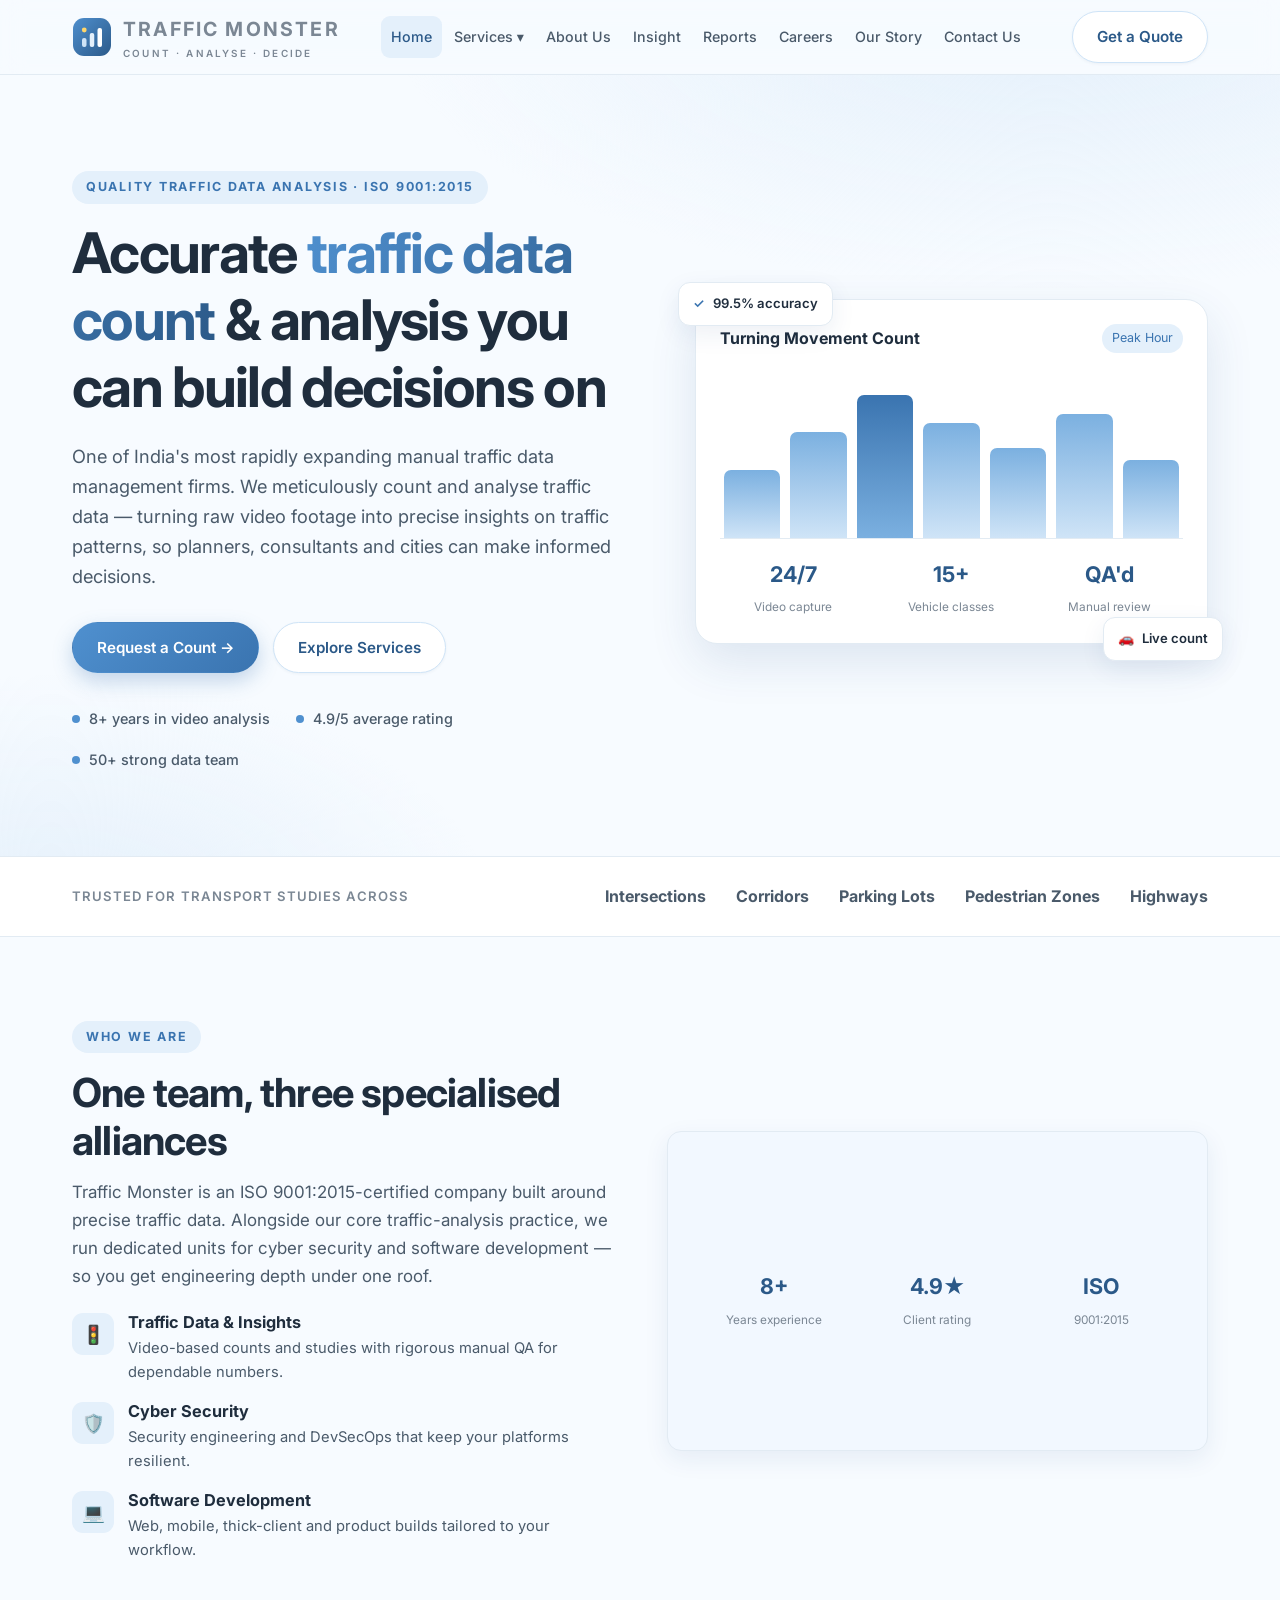
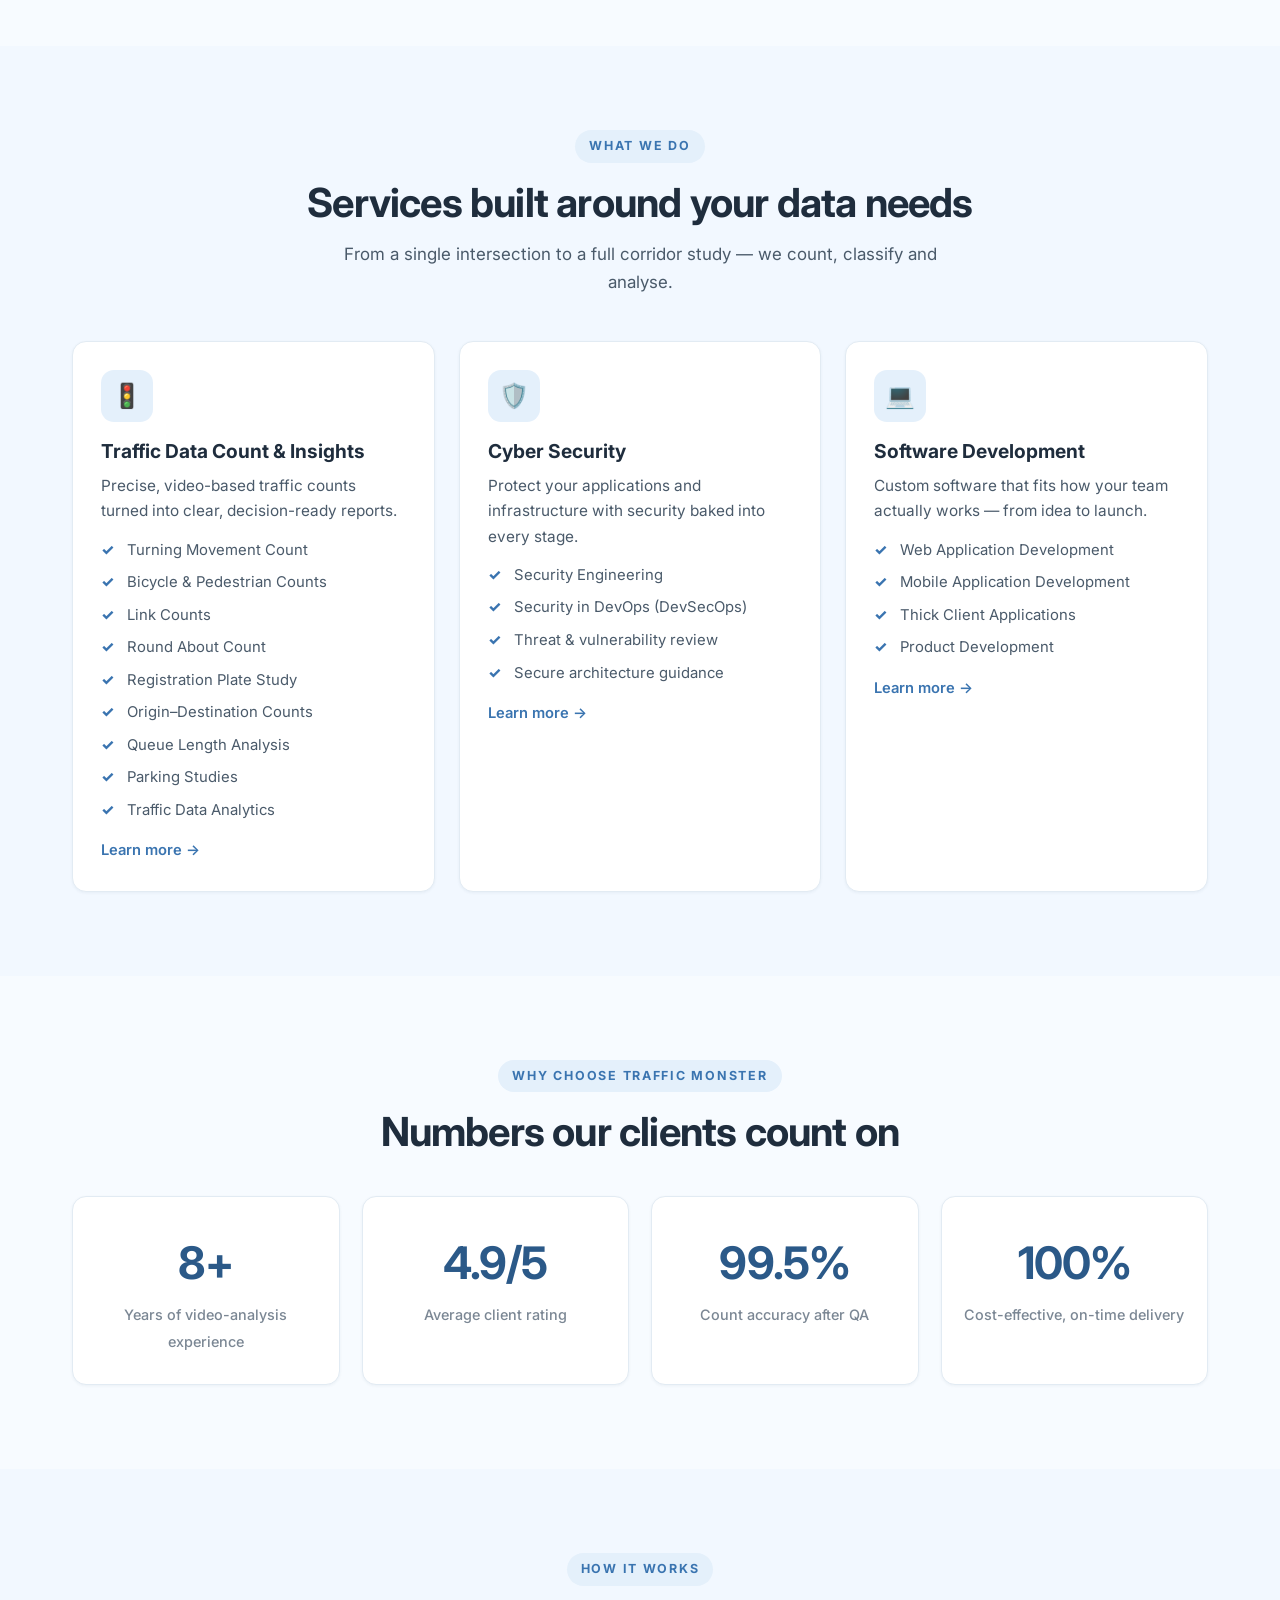
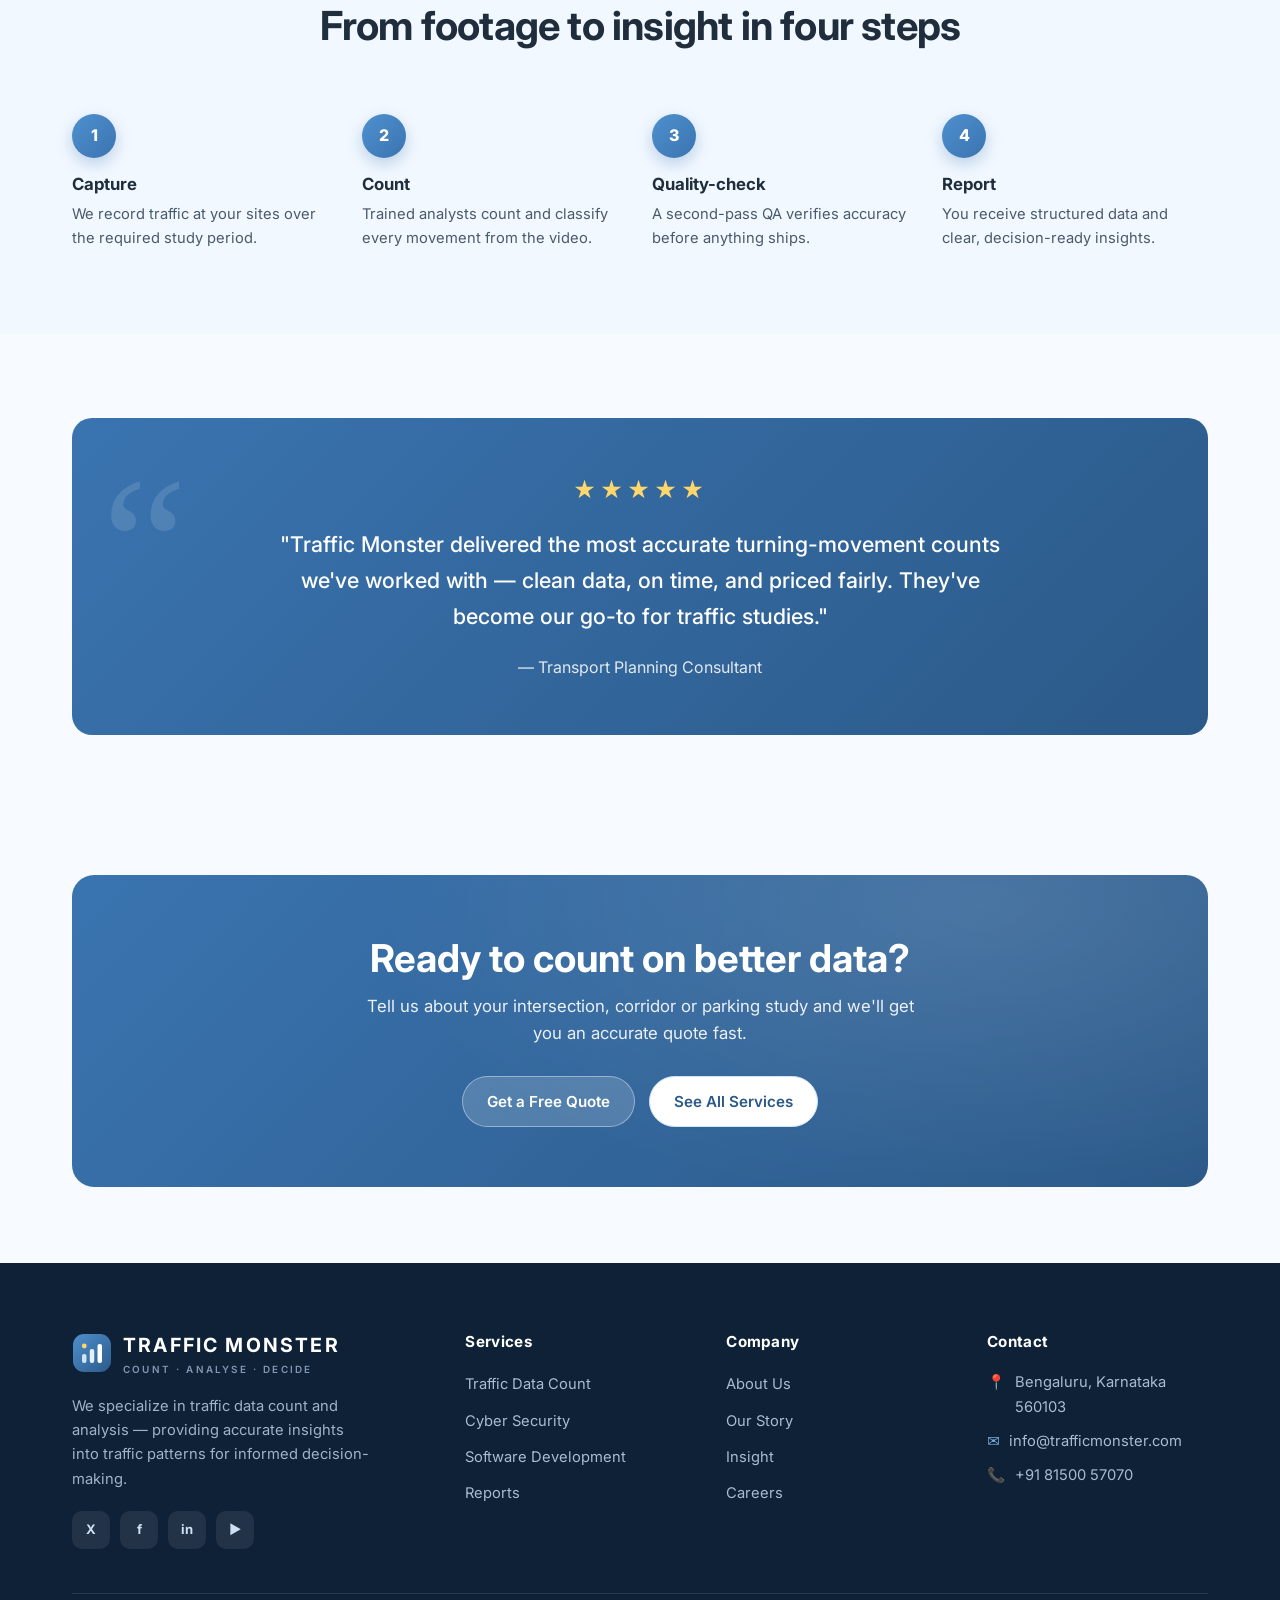
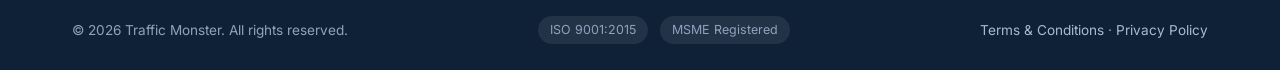
==== index.html @ 854fac42 "Initial commit" ====
<!DOCTYPE html>
<html lang="en">
<head>
<meta charset="UTF-8" />
<meta name="viewport" content="width=device-width, initial-scale=1.0" />
<title>Traffic Monster — Traffic Data Count &amp; Analysis</title>
<meta name="description" content="Traffic Monster specializes in traffic data count and analysis — accurate, video-based traffic insights for informed decision-making. We also deliver cyber security and software development services." />
<link rel="icon" href="assets/logo.svg" type="image/svg+xml" />
<link rel="preconnect" href="https://fonts.googleapis.com" />
<link rel="preconnect" href="https://fonts.gstatic.com" crossorigin />
<link href="https://fonts.googleapis.com/css2?family=Inter:wght@400;500;600;700;800&display=swap" rel="stylesheet" />
<link rel="stylesheet" href="css/style.css" />
</head>
<body>

<!-- ============ HEADER ============ -->
<header class="site-header">
  <div class="container nav">
    <a class="brand" href="index.html">
      <img class="logo" src="assets/logo.svg" alt="Traffic Monster" />
      <span class="brand-text"><b>Traffic Monster</b><span>Count · Analyse · Decide</span></span>
    </a>
    <ul class="nav-links">
      <li><a href="index.html" class="active">Home</a></li>
      <li class="has-drop">
        <a href="services.html">Services ▾</a>
        <div class="drop">
          <a href="services.html#traffic"><span class="di">🚦</span><span><strong>Traffic Data Count</strong><small>Counts, studies &amp; insights</small></span></a>
          <a href="services.html#cyber"><span class="di">🛡️</span><span><strong>Cyber Security</strong><small>Security engineering &amp; DevSecOps</small></span></a>
          <a href="services.html#software"><span class="di">💻</span><span><strong>Software Development</strong><small>Web, mobile &amp; product</small></span></a>
        </div>
      </li>
      <li><a href="about.html">About Us</a></li>
      <li><a href="insight.html">Insight</a></li>
      <li><a href="reports.html">Reports</a></li>
      <li><a href="careers.html">Careers</a></li>
      <li><a href="our-story.html">Our Story</a></li>
      <li><a href="contact.html">Contact Us</a></li>
    </ul>
    <div class="nav-cta">
      <a href="contact.html" class="btn btn-ghost">Get a Quote</a>
      <button class="nav-toggle" aria-label="Toggle menu" aria-expanded="false"><span></span></button>
    </div>
  </div>
</header>

<!-- ============ HERO ============ -->
<section class="hero">
  <div class="container hero-grid">
    <div class="hero-copy">
      <span class="eyebrow">Quality Traffic Data Analysis · ISO 9001:2015</span>
      <h1>Accurate <span class="accent">traffic data count</span> &amp; analysis you can build decisions on</h1>
      <p class="lead">One of India's most rapidly expanding manual traffic data management firms. We meticulously count and analyse traffic data — turning raw video footage into precise insights on traffic patterns, so planners, consultants and cities can make informed decisions.</p>
      <div class="hero-actions">
        <a href="contact.html" class="btn btn-primary">Request a Count →</a>
        <a href="services.html" class="btn btn-ghost">Explore Services</a>
      </div>
      <div class="hero-badges">
        <div><span class="dot"></span> 8+ years in video analysis</div>
        <div><span class="dot"></span> 4.9/5 average rating</div>
        <div><span class="dot"></span> 50+ strong data team</div>
      </div>
    </div>

    <div class="hero-visual">
      <div class="float-tag t1"><span class="ic">✓</span> 99.5% accuracy</div>
      <div class="float-tag t2"><span class="ic">🚗</span> Live count</div>
      <div class="hv-head"><span>Turning Movement Count</span><em>Peak Hour</em></div>
      <div class="bars">
        <div class="bar" style="height:44%"></div>
        <div class="bar" style="height:68%"></div>
        <div class="bar hot" style="height:92%"></div>
        <div class="bar" style="height:74%"></div>
        <div class="bar" style="height:58%"></div>
        <div class="bar" style="height:80%"></div>
        <div class="bar" style="height:50%"></div>
      </div>
      <div class="hv-stats">
        <div><b>24/7</b><small>Video capture</small></div>
        <div><b>15+</b><small>Vehicle classes</small></div>
        <div><b>QA'd</b><small>Manual review</small></div>
      </div>
    </div>
  </div>
</section>

<!-- ============ TRUST STRIP ============ -->
<div class="trust">
  <div class="container">
    <p>Trusted for transport studies across</p>
    <div class="items">
      <span>Intersections</span>
      <span>Corridors</span>
      <span>Parking Lots</span>
      <span>Pedestrian Zones</span>
      <span>Highways</span>
    </div>
  </div>
</div>

<!-- ============ WHO WE ARE ============ -->
<section class="section">
  <div class="container split">
    <div class="reveal">
      <span class="eyebrow">Who We Are</span>
      <h2 class="section-title">One team, three specialised alliances</h2>
      <p class="section-lead">Traffic Monster is an ISO 9001:2015-certified company built around precise traffic data. Alongside our core traffic-analysis practice, we run dedicated units for cyber security and software development — so you get engineering depth under one roof.</p>
      <ul class="feature-list">
        <li>
          <span class="fi">🚦</span>
          <div><h4>Traffic Data &amp; Insights</h4><p>Video-based counts and studies with rigorous manual QA for dependable numbers.</p></div>
        </li>
        <li>
          <span class="fi">🛡️</span>
          <div><h4>Cyber Security</h4><p>Security engineering and DevSecOps that keep your platforms resilient.</p></div>
        </li>
        <li>
          <span class="fi">💻</span>
          <div><h4>Software Development</h4><p>Web, mobile, thick-client and product builds tailored to your workflow.</p></div>
        </li>
      </ul>
    </div>
    <div class="media reveal">
      <div class="hv-stats" style="width:100%">
        <div><b>8+</b><small>Years experience</small></div>
        <div><b>4.9★</b><small>Client rating</small></div>
        <div><b>ISO</b><small>9001:2015</small></div>
      </div>
    </div>
  </div>
</section>

<!-- ============ SERVICES ============ -->
<section class="section section--alt">
  <div class="container">
    <div class="center reveal">
      <span class="eyebrow">What We Do</span>
      <h2 class="section-title">Services built around your data needs</h2>
      <p class="section-lead">From a single intersection to a full corridor study — we count, classify and analyse.</p>
    </div>
    <div class="grid grid-3" style="margin-top:44px">
      <article class="card reveal">
        <div class="icon">🚦</div>
        <h3>Traffic Data Count &amp; Insights</h3>
        <p>Precise, video-based traffic counts turned into clear, decision-ready reports.</p>
        <ul class="ticks">
          <li>Turning Movement Count</li>
          <li>Bicycle &amp; Pedestrian Counts</li>
          <li>Link Counts</li>
          <li>Round About Count</li>
          <li>Registration Plate Study</li>
          <li>Origin–Destination Counts</li>
          <li>Queue Length Analysis</li>
          <li>Parking Studies</li>
          <li>Traffic Data Analytics</li>
        </ul>
        <a class="more" href="services.html#traffic">Learn more →</a>
      </article>
      <article class="card reveal">
        <div class="icon">🛡️</div>
        <h3>Cyber Security</h3>
        <p>Protect your applications and infrastructure with security baked into every stage.</p>
        <ul class="ticks">
          <li>Security Engineering</li>
          <li>Security in DevOps (DevSecOps)</li>
          <li>Threat &amp; vulnerability review</li>
          <li>Secure architecture guidance</li>
        </ul>
        <a class="more" href="services.html#cyber">Learn more →</a>
      </article>
      <article class="card reveal">
        <div class="icon">💻</div>
        <h3>Software Development</h3>
        <p>Custom software that fits how your team actually works — from idea to launch.</p>
        <ul class="ticks">
          <li>Web Application Development</li>
          <li>Mobile Application Development</li>
          <li>Thick Client Applications</li>
          <li>Product Development</li>
        </ul>
        <a class="more" href="services.html#software">Learn more →</a>
      </article>
    </div>
  </div>
</section>

<!-- ============ STATS ============ -->
<section class="section">
  <div class="container">
    <div class="center reveal">
      <span class="eyebrow">Why Choose Traffic Monster</span>
      <h2 class="section-title">Numbers our clients count on</h2>
    </div>
    <div class="stats" style="margin-top:40px">
      <div class="stat reveal"><b>8+</b><span>Years of video-analysis experience</span></div>
      <div class="stat reveal"><b>4.9/5</b><span>Average client rating</span></div>
      <div class="stat reveal"><b>99.5%</b><span>Count accuracy after QA</span></div>
      <div class="stat reveal"><b>100%</b><span>Cost-effective, on-time delivery</span></div>
    </div>
  </div>
</section>

<!-- ============ PROCESS ============ -->
<section class="section section--alt">
  <div class="container">
    <div class="center reveal">
      <span class="eyebrow">How It Works</span>
      <h2 class="section-title">From footage to insight in four steps</h2>
    </div>
    <div class="steps" style="margin-top:44px">
      <div class="step reveal"><div class="num">1</div><h4>Capture</h4><p>We record traffic at your sites over the required study period.</p></div>
      <div class="step reveal"><div class="num">2</div><h4>Count</h4><p>Trained analysts count and classify every movement from the video.</p></div>
      <div class="step reveal"><div class="num">3</div><h4>Quality-check</h4><p>A second-pass QA verifies accuracy before anything ships.</p></div>
      <div class="step reveal"><div class="num">4</div><h4>Report</h4><p>You receive structured data and clear, decision-ready insights.</p></div>
    </div>
  </div>
</section>

<!-- ============ TESTIMONIAL ============ -->
<section class="section">
  <div class="container reveal">
    <div class="quote">
      <div class="stars">★★★★★</div>
      <p>"Traffic Monster delivered the most accurate turning-movement counts we've worked with — clean data, on time, and priced fairly. They've become our go-to for traffic studies."</p>
      <cite>— Transport Planning Consultant</cite>
    </div>
  </div>
</section>

<!-- ============ CTA ============ -->
<section class="section section--tight">
  <div class="container reveal">
    <div class="cta">
      <h2>Ready to count on better data?</h2>
      <p>Tell us about your intersection, corridor or parking study and we'll get you an accurate quote fast.</p>
      <div class="hero-actions">
        <a href="contact.html" class="btn btn-light">Get a Free Quote</a>
        <a href="services.html" class="btn btn-ghost">See All Services</a>
      </div>
    </div>
  </div>
</section>

<!-- ============ FOOTER ============ -->
<footer class="site-footer">
  <div class="container">
    <div class="footer-grid">
      <div>
        <a class="brand" href="index.html">
          <img class="logo" src="assets/logo.svg" alt="Traffic Monster" />
          <span class="brand-text"><b>Traffic Monster</b><span>Count · Analyse · Decide</span></span>
        </a>
        <p class="about">We specialize in traffic data count and analysis — providing accurate insights into traffic patterns for informed decision-making.</p>
        <div class="socials">
          <a href="#" aria-label="Twitter">X</a>
          <a href="#" aria-label="Facebook">f</a>
          <a href="#" aria-label="LinkedIn">in</a>
          <a href="#" aria-label="YouTube">▶</a>
        </div>
      </div>
      <div>
        <h5>Services</h5>
        <ul>
          <li><a href="services.html#traffic">Traffic Data Count</a></li>
          <li><a href="services.html#cyber">Cyber Security</a></li>
          <li><a href="services.html#software">Software Development</a></li>
          <li><a href="reports.html">Reports</a></li>
        </ul>
      </div>
      <div>
        <h5>Company</h5>
        <ul>
          <li><a href="about.html">About Us</a></li>
          <li><a href="our-story.html">Our Story</a></li>
          <li><a href="insight.html">Insight</a></li>
          <li><a href="careers.html">Careers</a></li>
        </ul>
      </div>
      <div>
        <h5>Contact</h5>
        <ul class="footer-contact">
          <li><span class="fc">📍</span> Bengaluru, Karnataka 560103</li>
          <li><span class="fc">✉️</span> <a href="mailto:info@trafficmonster.com">info@trafficmonster.com</a></li>
          <li><span class="fc">📞</span> <a href="tel:+918150057070">+91 81500 57070</a></li>
        </ul>
      </div>
    </div>
    <div class="footer-bottom">
      <span>© <span data-year>2026</span> Traffic Monster. All rights reserved.</span>
      <div class="badges"><span>ISO 9001:2015</span><span>MSME Registered</span></div>
      <span><a href="#">Terms &amp; Conditions</a> · <a href="#">Privacy Policy</a></span>
    </div>
  </div>
</footer>

<script src="js/main.js"></script>
</body>
</html>
---- css/style.css ----
/* ==========================================================================
   SWAT Alliance — Replica site
   Subtle light-blue theme
   ========================================================================== */

:root {
  /* Light blue palette */
  --blue-50:  #f2f8ff;
  --blue-100: #e4f0fb;
  --blue-200: #cfe4f7;
  --blue-300: #a9cdee;
  --blue-400: #7bb0e0;
  --blue-500: #4f90cf;
  --blue-600: #3a74b0;
  --blue-700: #2b5988;
  --ink:      #1f2d3d;
  --ink-soft: #4a5a6a;
  --muted:    #7b8794;
  --line:     #e2ebf3;
  --white:    #ffffff;
  --bg:       #f7fbff;

  --radius: 14px;
  --radius-sm: 9px;
  --shadow-sm: 0 1px 3px rgba(30, 60, 110, .06);
  --shadow:    0 8px 24px rgba(30, 70, 130, .08);
  --shadow-lg: 0 18px 48px rgba(30, 70, 130, .12);
  --container: 1180px;
  --ease: cubic-bezier(.22, .61, .36, 1);

  --font: "Inter", "Segoe UI", system-ui, -apple-system, Roboto, Arial, sans-serif;
}

/* Reset -------------------------------------------------------------------- */
*, *::before, *::after { box-sizing: border-box; }
* { margin: 0; padding: 0; }
html { scroll-behavior: smooth; -webkit-text-size-adjust: 100%; }
body {
  font-family: var(--font);
  color: var(--ink);
  background: var(--bg);
  line-height: 1.65;
  font-size: 16px;
  -webkit-font-smoothing: antialiased;
}
img { max-width: 100%; display: block; }
a { color: var(--blue-600); text-decoration: none; transition: color .2s var(--ease); }
a:hover { color: var(--blue-700); }
ul { list-style: none; }
h1, h2, h3, h4 { line-height: 1.2; color: var(--ink); font-weight: 700; }
section { position: relative; }

/* Layout ------------------------------------------------------------------- */
.container {
  width: 100%;
  max-width: var(--container);
  margin-inline: auto;
  padding-inline: 22px;
}
.section { padding: 84px 0; }
.section--tight { padding: 56px 0; }
.section--alt { background: var(--blue-50); }
.center { text-align: center; }

.eyebrow {
  display: inline-block;
  font-size: .78rem;
  font-weight: 700;
  letter-spacing: .14em;
  text-transform: uppercase;
  color: var(--blue-600);
  background: var(--blue-100);
  padding: 6px 14px;
  border-radius: 999px;
  margin-bottom: 16px;
}
.section-title {
  font-size: clamp(1.7rem, 3.4vw, 2.5rem);
  letter-spacing: -.02em;
  margin-bottom: 14px;
}
.section-lead {
  color: var(--ink-soft);
  font-size: 1.06rem;
  max-width: 640px;
}
.center .section-lead { margin-inline: auto; }

/* Buttons ------------------------------------------------------------------ */
.btn {
  display: inline-flex;
  align-items: center;
  gap: 8px;
  font-weight: 600;
  font-size: .95rem;
  padding: 12px 24px;
  border-radius: 999px;
  border: 1px solid transparent;
  cursor: pointer;
  transition: transform .18s var(--ease), box-shadow .2s var(--ease), background .2s var(--ease);
}
.btn:hover { transform: translateY(-2px); }
.btn-primary {
  background: linear-gradient(135deg, var(--blue-500), var(--blue-600));
  color: #fff;
  box-shadow: 0 8px 20px rgba(58, 116, 176, .28);
}
.btn-primary:hover { color: #fff; box-shadow: 0 12px 26px rgba(58, 116, 176, .38); }
.btn-ghost {
  background: var(--white);
  color: var(--blue-700);
  border-color: var(--blue-200);
  box-shadow: var(--shadow-sm);
}
.btn-ghost:hover { color: var(--blue-700); border-color: var(--blue-400); }
.btn-light {
  background: rgba(255, 255, 255, .16);
  color: #fff;
  border-color: rgba(255, 255, 255, .4);
}
.btn-light:hover { color: #fff; background: rgba(255, 255, 255, .28); }

/* Header ------------------------------------------------------------------- */
.site-header {
  position: sticky;
  top: 0;
  z-index: 100;
  background: rgba(247, 251, 255, .82);
  backdrop-filter: saturate(160%) blur(12px);
  border-bottom: 1px solid var(--line);
  transition: box-shadow .25s var(--ease);
}
.site-header.scrolled { box-shadow: var(--shadow-sm); }
.nav {
  display: flex;
  align-items: center;
  justify-content: space-between;
  height: 74px;
  gap: 20px;
}
.brand { display: flex; align-items: center; gap: 11px; font-weight: 800; color: var(--ink); letter-spacing: -.01em; white-space: nowrap; flex: none; }
.brand:hover { color: var(--ink); }
.brand .logo { width: 40px; height: 40px; flex: none; }
.brand b { font-size: 1.22rem; }
.brand span { display: block; font-size: .62rem; letter-spacing: .22em; text-transform: uppercase; color: var(--muted); font-weight: 600; }

.nav-links {
  display: flex;
  align-items: center;
  flex-wrap: nowrap;
  gap: 2px;
}
.nav-links > li { flex: none; }
.nav-links > li > a {
  display: inline-flex;
  align-items: center;
  gap: 4px;
  padding: 9px 10px;
  border-radius: 9px;
  color: var(--ink-soft);
  font-weight: 500;
  font-size: .89rem;
  white-space: nowrap;
}
.nav-links > li > a:hover,
.nav-links > li > a.active { color: var(--blue-700); background: var(--blue-100); }

/* Dropdown */
.has-drop { position: relative; }
.drop {
  position: absolute;
  top: calc(100% + 8px);
  left: 0;
  min-width: 250px;
  background: var(--white);
  border: 1px solid var(--line);
  border-radius: var(--radius-sm);
  box-shadow: var(--shadow);
  padding: 8px;
  opacity: 0;
  visibility: hidden;
  transform: translateY(8px);
  transition: all .2s var(--ease);
}
.has-drop:hover .drop,
.has-drop:focus-within .drop { opacity: 1; visibility: visible; transform: translateY(0); }
.drop a {
  display: flex;
  gap: 11px;
  align-items: flex-start;
  padding: 10px 12px;
  border-radius: 8px;
  color: var(--ink);
}
.drop a:hover { background: var(--blue-50); }
.drop a strong { font-size: .92rem; display: block; }
.drop a small { color: var(--muted); font-size: .78rem; }
.drop .di { font-size: 1.1rem; line-height: 1.4; }

.nav-cta { display: flex; align-items: center; gap: 10px; flex: none; white-space: nowrap; }
.nav-toggle {
  display: none;
  width: 44px; height: 44px;
  border: 1px solid var(--line);
  background: var(--white);
  border-radius: 10px;
  cursor: pointer;
  align-items: center; justify-content: center;
}
.nav-toggle span, .nav-toggle span::before, .nav-toggle span::after {
  content: ""; display: block; width: 20px; height: 2px; background: var(--ink);
  position: relative; transition: .25s var(--ease);
}
.nav-toggle span::before { position: absolute; top: -6px; }
.nav-toggle span::after { position: absolute; top: 6px; }
body.nav-open .nav-toggle span { background: transparent; }
body.nav-open .nav-toggle span::before { top: 0; transform: rotate(45deg); }
body.nav-open .nav-toggle span::after { top: 0; transform: rotate(-45deg); }

/* Hero --------------------------------------------------------------------- */
.hero {
  position: relative;
  overflow: hidden;
  background:
    radial-gradient(1100px 460px at 82% -8%, var(--blue-100), transparent 60%),
    radial-gradient(760px 420px at 4% 108%, var(--blue-100), transparent 58%),
    var(--bg);
  padding: 96px 0 84px;
}
.hero-grid {
  display: grid;
  grid-template-columns: 1.05fr .95fr;
  gap: 56px;
  align-items: center;
}
.hero h1 {
  font-size: clamp(2.2rem, 5vw, 3.5rem);
  letter-spacing: -.03em;
  margin-bottom: 20px;
}
.hero h1 .accent {
  background: linear-gradient(120deg, var(--blue-500), var(--blue-700));
  -webkit-background-clip: text; background-clip: text; color: transparent;
}
.hero p.lead { font-size: 1.14rem; color: var(--ink-soft); max-width: 540px; margin-bottom: 30px; }
.hero-actions { display: flex; flex-wrap: wrap; gap: 14px; margin-bottom: 34px; }
.hero-badges { display: flex; flex-wrap: wrap; gap: 18px 26px; }
.hero-badges div { display: flex; align-items: center; gap: 9px; font-size: .9rem; color: var(--ink-soft); font-weight: 500; }
.hero-badges .dot { width: 8px; height: 8px; border-radius: 50%; background: var(--blue-500); }

/* Hero visual card */
.hero-visual {
  position: relative;
  background: var(--white);
  border: 1px solid var(--line);
  border-radius: 22px;
  box-shadow: var(--shadow-lg);
  padding: 24px;
}
.hero-visual .hv-head { display: flex; align-items: center; justify-content: space-between; margin-bottom: 18px; }
.hero-visual .hv-head span { font-weight: 700; }
.hero-visual .hv-head em { font-style: normal; font-size: .78rem; color: var(--blue-600); background: var(--blue-100); padding: 4px 10px; border-radius: 999px; }
.bars { display: flex; align-items: flex-end; gap: 10px; height: 168px; padding: 12px 4px 0; border-bottom: 1px solid var(--line); }
.bars .bar { flex: 1; border-radius: 7px 7px 0 0; background: linear-gradient(180deg, var(--blue-400), var(--blue-200)); animation: grow 1.1s var(--ease) both; }
.bars .bar.hot { background: linear-gradient(180deg, var(--blue-600), var(--blue-400)); }
@keyframes grow { from { height: 0 !important; opacity: .3; } }
.hv-stats { display: grid; grid-template-columns: repeat(3, 1fr); gap: 12px; margin-top: 18px; }
.hv-stats div { text-align: center; }
.hv-stats b { display: block; font-size: 1.35rem; color: var(--blue-700); }
.hv-stats small { color: var(--muted); font-size: .74rem; }
.float-tag {
  position: absolute;
  background: var(--white);
  border: 1px solid var(--line);
  box-shadow: var(--shadow);
  border-radius: 12px;
  padding: 10px 14px;
  font-size: .82rem;
  font-weight: 600;
  display: flex; align-items: center; gap: 8px;
}
.float-tag.t1 { top: -18px; left: -18px; }
.float-tag.t2 { bottom: -18px; right: -16px; }
.float-tag .ic { color: var(--blue-600); }

/* Trust strip -------------------------------------------------------------- */
.trust { border-block: 1px solid var(--line); background: var(--white); }
.trust .container { display: flex; flex-wrap: wrap; align-items: center; justify-content: space-between; gap: 20px; padding-block: 26px; }
.trust p { color: var(--muted); font-weight: 600; font-size: .82rem; letter-spacing: .08em; text-transform: uppercase; }
.trust .items { display: flex; flex-wrap: wrap; gap: 14px 30px; }
.trust .items span { font-weight: 700; color: var(--ink-soft); }

/* Cards / grids ------------------------------------------------------------ */
.grid { display: grid; gap: 24px; }
.grid-2 { grid-template-columns: repeat(2, 1fr); }
.grid-3 { grid-template-columns: repeat(3, 1fr); }
.grid-4 { grid-template-columns: repeat(4, 1fr); }

.card {
  background: var(--white);
  border: 1px solid var(--line);
  border-radius: var(--radius);
  padding: 28px;
  box-shadow: var(--shadow-sm);
  transition: transform .22s var(--ease), box-shadow .22s var(--ease), border-color .22s var(--ease);
}
.card:hover { transform: translateY(-5px); box-shadow: var(--shadow); border-color: var(--blue-200); }
.card .icon {
  width: 52px; height: 52px;
  display: grid; place-items: center;
  border-radius: 13px;
  background: var(--blue-100);
  color: var(--blue-600);
  font-size: 1.5rem;
  margin-bottom: 18px;
}
.card h3 { font-size: 1.2rem; margin-bottom: 10px; }
.card p { color: var(--ink-soft); font-size: .96rem; }
.card ul.ticks { margin-top: 14px; display: grid; gap: 8px; }
.card ul.ticks li { position: relative; padding-left: 26px; color: var(--ink-soft); font-size: .93rem; }
.card ul.ticks li::before {
  content: "✓"; position: absolute; left: 0; top: 0;
  color: var(--blue-600); font-weight: 800;
}
.card .more { display: inline-flex; align-items: center; gap: 6px; margin-top: 16px; font-weight: 600; font-size: .92rem; }

/* Stats -------------------------------------------------------------------- */
.stats { display: grid; grid-template-columns: repeat(4, 1fr); gap: 22px; }
.stat {
  background: var(--white); border: 1px solid var(--line); border-radius: var(--radius);
  padding: 30px 22px; text-align: center; box-shadow: var(--shadow-sm);
}
.stat b { display: block; font-size: clamp(2rem, 4vw, 2.8rem); color: var(--blue-700); letter-spacing: -.02em; }
.stat span { color: var(--muted); font-size: .9rem; font-weight: 500; }

/* Split feature ------------------------------------------------------------ */
.split { display: grid; grid-template-columns: 1fr 1fr; gap: 54px; align-items: center; }
.split .media {
  border-radius: var(--radius); overflow: hidden; border: 1px solid var(--line);
  box-shadow: var(--shadow); background: var(--blue-50); min-height: 320px;
  display: grid; place-items: center; padding: 30px;
}
.feature-list { display: grid; gap: 18px; margin-top: 22px; }
.feature-list li { display: flex; gap: 14px; }
.feature-list .fi {
  flex: none; width: 42px; height: 42px; border-radius: 11px;
  background: var(--blue-100); color: var(--blue-600); display: grid; place-items: center; font-size: 1.15rem;
}
.feature-list h4 { font-size: 1.02rem; margin-bottom: 3px; }
.feature-list p { color: var(--ink-soft); font-size: .92rem; }

/* Steps -------------------------------------------------------------------- */
.steps { display: grid; grid-template-columns: repeat(4, 1fr); gap: 24px; counter-reset: step; }
.step { position: relative; padding-top: 20px; }
.step .num {
  width: 44px; height: 44px; border-radius: 50%;
  background: linear-gradient(135deg, var(--blue-500), var(--blue-600));
  color: #fff; font-weight: 800; display: grid; place-items: center; margin-bottom: 16px;
  box-shadow: 0 6px 16px rgba(58,116,176,.3);
}
.step h4 { font-size: 1.05rem; margin-bottom: 8px; }
.step p { color: var(--ink-soft); font-size: .92rem; }

/* Testimonial / rating ----------------------------------------------------- */
.quote {
  background: linear-gradient(135deg, var(--blue-600), var(--blue-700));
  color: #fff; border-radius: 20px; padding: 54px; text-align: center;
  position: relative; overflow: hidden;
}
.quote::before {
  content: "\201C"; position: absolute; top: -30px; left: 30px;
  font-size: 12rem; opacity: .12; font-family: Georgia, serif;
}
.quote .stars { font-size: 1.4rem; letter-spacing: 4px; margin-bottom: 18px; color: #ffd66b; }
.quote p { font-size: 1.35rem; max-width: 760px; margin-inline: auto; font-weight: 500; }
.quote cite { display: block; margin-top: 20px; font-style: normal; opacity: .85; }

/* CTA band ----------------------------------------------------------------- */
.cta {
  background:
    radial-gradient(600px 300px at 80% 10%, rgba(255,255,255,.12), transparent),
    linear-gradient(135deg, var(--blue-600), var(--blue-700));
  color: #fff; border-radius: 22px; padding: 60px; text-align: center;
}
.cta h2 { color: #fff; font-size: clamp(1.7rem, 3.4vw, 2.4rem); margin-bottom: 12px; }
.cta p { opacity: .9; max-width: 560px; margin: 0 auto 28px; font-size: 1.05rem; }
.cta .hero-actions { justify-content: center; margin-bottom: 0; }

/* Page hero (interior) ----------------------------------------------------- */
.page-hero {
  background:
    radial-gradient(900px 400px at 85% -20%, var(--blue-100), transparent 60%),
    var(--blue-50);
  padding: 66px 0;
  border-bottom: 1px solid var(--line);
}
.page-hero .crumb { font-size: .85rem; color: var(--muted); margin-bottom: 12px; }
.page-hero .crumb a { color: var(--blue-600); }
.page-hero h1 { font-size: clamp(2rem, 4.4vw, 3rem); letter-spacing: -.02em; margin-bottom: 12px; }
.page-hero p { color: var(--ink-soft); font-size: 1.08rem; max-width: 660px; }

/* Contact ------------------------------------------------------------------ */
.contact-grid { display: grid; grid-template-columns: 1fr 1fr; gap: 40px; }
.info-item { display: flex; gap: 14px; margin-bottom: 22px; }
.info-item .ii {
  flex: none; width: 46px; height: 46px; border-radius: 12px;
  background: var(--blue-100); color: var(--blue-600); display: grid; place-items: center; font-size: 1.2rem;
}
.info-item h4 { font-size: 1rem; margin-bottom: 2px; }
.info-item p, .info-item a { color: var(--ink-soft); font-size: .95rem; }

.form { background: var(--white); border: 1px solid var(--line); border-radius: var(--radius); padding: 30px; box-shadow: var(--shadow-sm); }
.field { margin-bottom: 18px; }
.field label { display: block; font-weight: 600; font-size: .88rem; margin-bottom: 7px; }
.field input, .field textarea, .field select {
  width: 100%; padding: 12px 14px; border: 1px solid var(--line); border-radius: 10px;
  font: inherit; color: var(--ink); background: var(--blue-50); transition: border-color .2s, box-shadow .2s;
}
.field input:focus, .field textarea:focus, .field select:focus {
  outline: none; border-color: var(--blue-400); box-shadow: 0 0 0 3px rgba(79,144,207,.18); background: #fff;
}
.field textarea { min-height: 130px; resize: vertical; }
.form-note { font-size: .82rem; color: var(--muted); margin-top: 8px; }
.form-success {
  display: none; margin-top: 16px; padding: 14px 16px; border-radius: 10px;
  background: var(--blue-100); color: var(--blue-700); font-weight: 600; font-size: .92rem;
}
.form-success.show { display: block; }

.map-embed { border: 1px solid var(--line); border-radius: var(--radius); overflow: hidden; box-shadow: var(--shadow-sm); }
.map-embed iframe { display: block; width: 100%; height: 320px; border: 0; }

/* Insight / blog ----------------------------------------------------------- */
.post-card { overflow: hidden; padding: 0; }
.post-card .thumb { height: 180px; background: linear-gradient(135deg, var(--blue-200), var(--blue-400)); display: grid; place-items: center; color: #fff; font-size: 2.4rem; }
.post-card .body { padding: 24px; }
.post-card .tag { font-size: .74rem; text-transform: uppercase; letter-spacing: .1em; color: var(--blue-600); font-weight: 700; }
.post-card h3 { font-size: 1.15rem; margin: 8px 0 10px; }
.post-card .meta { font-size: .82rem; color: var(--muted); margin-top: 14px; }

/* Careers ------------------------------------------------------------------ */
.job {
  background: var(--white); border: 1px solid var(--line); border-radius: var(--radius);
  padding: 26px 28px; box-shadow: var(--shadow-sm); display: flex; flex-wrap: wrap;
  align-items: center; justify-content: space-between; gap: 18px; transition: border-color .2s, box-shadow .2s;
}
.job:hover { border-color: var(--blue-200); box-shadow: var(--shadow); }
.job h3 { font-size: 1.15rem; margin-bottom: 6px; }
.job .chips { display: flex; flex-wrap: wrap; gap: 8px; margin-top: 10px; }
.chip { font-size: .78rem; background: var(--blue-100); color: var(--blue-700); padding: 5px 12px; border-radius: 999px; font-weight: 600; }
.job .open-count { font-size: .85rem; color: var(--muted); }

/* Reports ------------------------------------------------------------------ */
.report-row {
  display: flex; align-items: center; gap: 16px; padding: 18px 22px;
  background: var(--white); border: 1px solid var(--line); border-radius: var(--radius-sm);
  box-shadow: var(--shadow-sm); margin-bottom: 14px; transition: border-color .2s, transform .2s;
}
.report-row:hover { border-color: var(--blue-200); transform: translateX(4px); }
.report-row .ric { width: 44px; height: 44px; border-radius: 10px; background: var(--blue-100); color: var(--blue-600); display: grid; place-items: center; font-size: 1.2rem; flex: none; }
.report-row .rmeta { flex: 1; }
.report-row h4 { font-size: 1rem; }
.report-row small { color: var(--muted); }

/* Timeline (Our Story) ----------------------------------------------------- */
.timeline { position: relative; max-width: 760px; margin-inline: auto; padding-left: 30px; }
.timeline::before { content: ""; position: absolute; left: 7px; top: 6px; bottom: 6px; width: 2px; background: var(--blue-200); }
.tl-item { position: relative; padding-bottom: 34px; }
.tl-item::before { content: ""; position: absolute; left: -30px; top: 4px; width: 16px; height: 16px; border-radius: 50%; background: var(--blue-500); border: 3px solid var(--white); box-shadow: 0 0 0 2px var(--blue-200); }
.tl-item b { color: var(--blue-700); font-size: 1.05rem; }
.tl-item h4 { margin: 4px 0 6px; }
.tl-item p { color: var(--ink-soft); font-size: .95rem; }

/* Footer ------------------------------------------------------------------- */
.site-footer { background: #0f2137; color: #c7d5e5; padding: 66px 0 26px; margin-top: 20px; }
.footer-grid { display: grid; grid-template-columns: 1.6fr 1fr 1fr 1fr; gap: 40px; }
.site-footer .brand b { color: #fff; }
.site-footer .brand span { color: #7f97b3; }
.site-footer p.about { margin: 16px 0 20px; font-size: .92rem; color: #9fb2c9; max-width: 300px; }
.site-footer h5 { color: #fff; font-size: .95rem; margin-bottom: 16px; letter-spacing: .02em; }
.site-footer ul li { margin-bottom: 10px; }
.site-footer ul a { color: #a9bbd0; font-size: .92rem; }
.site-footer ul a:hover { color: #fff; }
.socials { display: flex; gap: 10px; margin-top: 4px; }
.socials a {
  width: 38px; height: 38px; border-radius: 10px; display: grid; place-items: center;
  background: rgba(255,255,255,.08); color: #cfe0f2; font-weight: 700; font-size: .82rem;
}
.socials a:hover { background: var(--blue-500); color: #fff; }
.footer-contact li { display: flex; gap: 10px; align-items: flex-start; font-size: .92rem; color: #a9bbd0; }
.footer-contact .fc { color: var(--blue-400); }
.footer-bottom {
  border-top: 1px solid rgba(255,255,255,.1); margin-top: 44px; padding-top: 22px;
  display: flex; flex-wrap: wrap; align-items: center; justify-content: space-between; gap: 14px;
  font-size: .85rem; color: #8fa3bd;
}
.footer-bottom a { color: #a9bbd0; }
.footer-bottom .badges { display: flex; gap: 12px; }
.footer-bottom .badges span { background: rgba(255,255,255,.08); padding: 4px 12px; border-radius: 999px; font-size: .78rem; }

/* Reveal animation --------------------------------------------------------- */
.reveal { opacity: 0; transform: translateY(24px); transition: opacity .6s var(--ease), transform .6s var(--ease); }
.reveal.in { opacity: 1; transform: none; }

/* Responsive --------------------------------------------------------------- */
@media (max-width: 980px) {
  .hero-grid { grid-template-columns: 1fr; gap: 44px; }
  .grid-4 { grid-template-columns: repeat(2, 1fr); }
  .stats { grid-template-columns: repeat(2, 1fr); }
  .steps { grid-template-columns: repeat(2, 1fr); }
  .split { grid-template-columns: 1fr; gap: 34px; }
  .footer-grid { grid-template-columns: 1fr 1fr; gap: 30px; }
}
@media (max-width: 1120px) {
  .nav-toggle { display: flex; }
  .nav-links {
    position: fixed; inset: 74px 0 auto 0;
    flex-direction: column; align-items: stretch;
    background: var(--white); border-bottom: 1px solid var(--line);
    padding: 12px; gap: 2px; box-shadow: var(--shadow);
    transform: translateY(-140%); transition: transform .3s var(--ease); max-height: calc(100vh - 74px); overflow-y: auto;
  }
  .nav-links > li { flex: none; width: 100%; }
  body.nav-open .nav-links { transform: none; }
  .nav-links > li > a { padding: 13px; font-size: 1rem; white-space: normal; }
  .drop { position: static; opacity: 1; visibility: visible; transform: none; box-shadow: none; border: none; padding: 0 0 0 14px; min-width: 0; }
  .has-drop:hover .drop { transform: none; }
  .nav-cta .btn-ghost { display: none; }
}
@media (max-width: 560px) {
  .section { padding: 60px 0; }
  .grid-2, .grid-3, .grid-4, .stats, .steps, .contact-grid { grid-template-columns: 1fr; }
  .footer-grid { grid-template-columns: 1fr; }
  .quote, .cta { padding: 36px 24px; }
  .float-tag { display: none; }
}
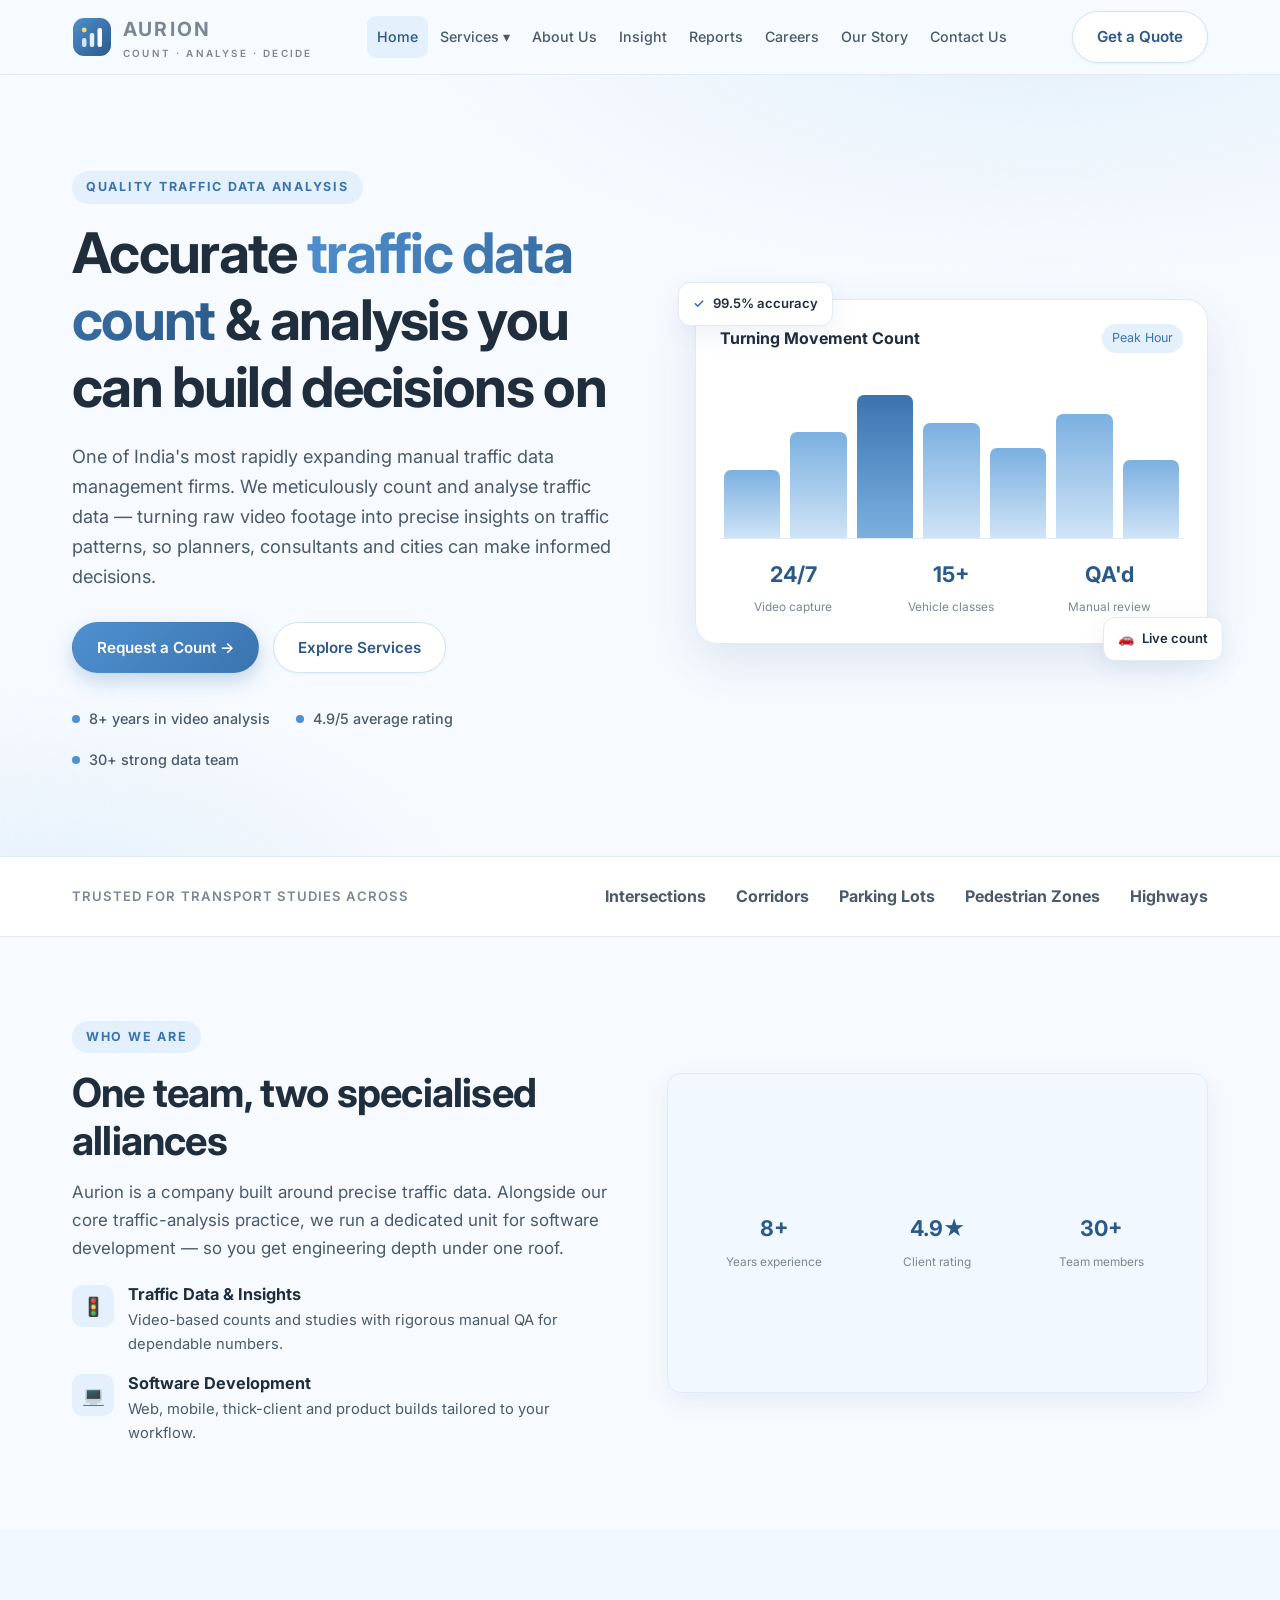
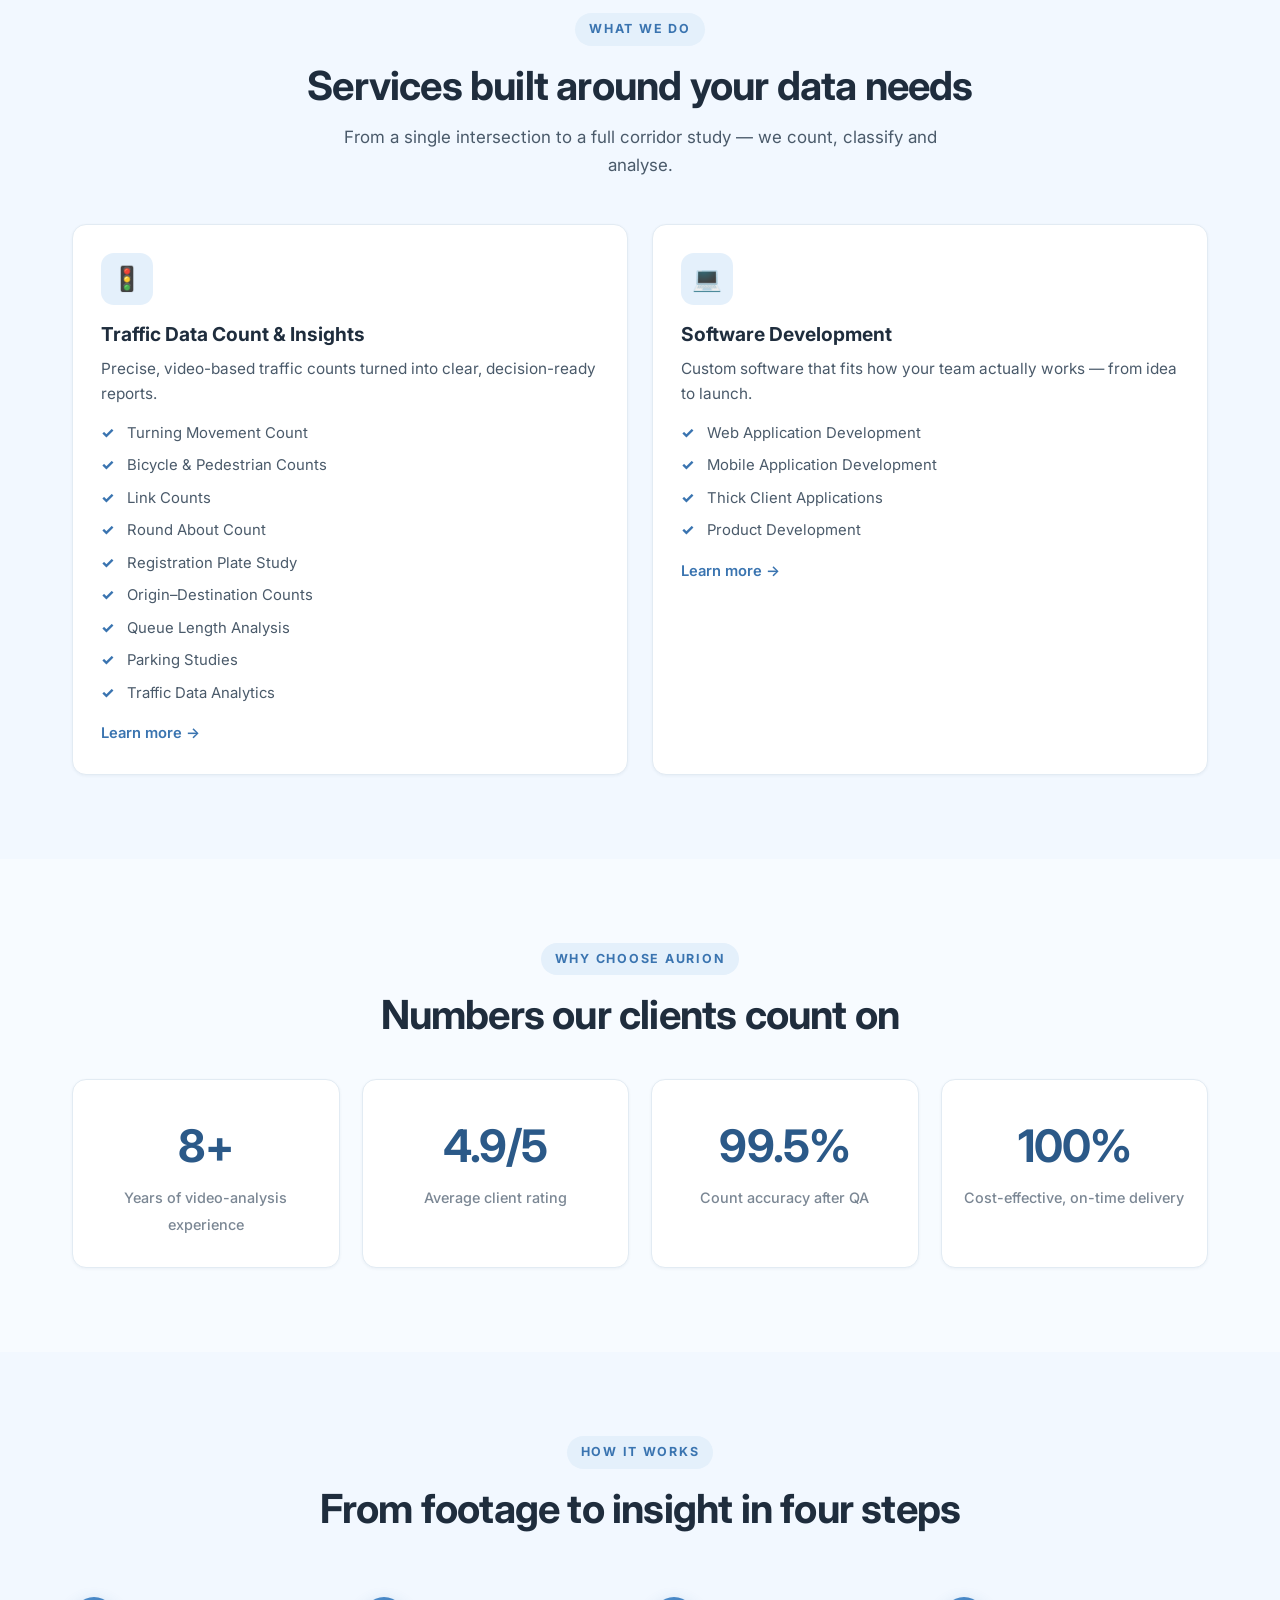
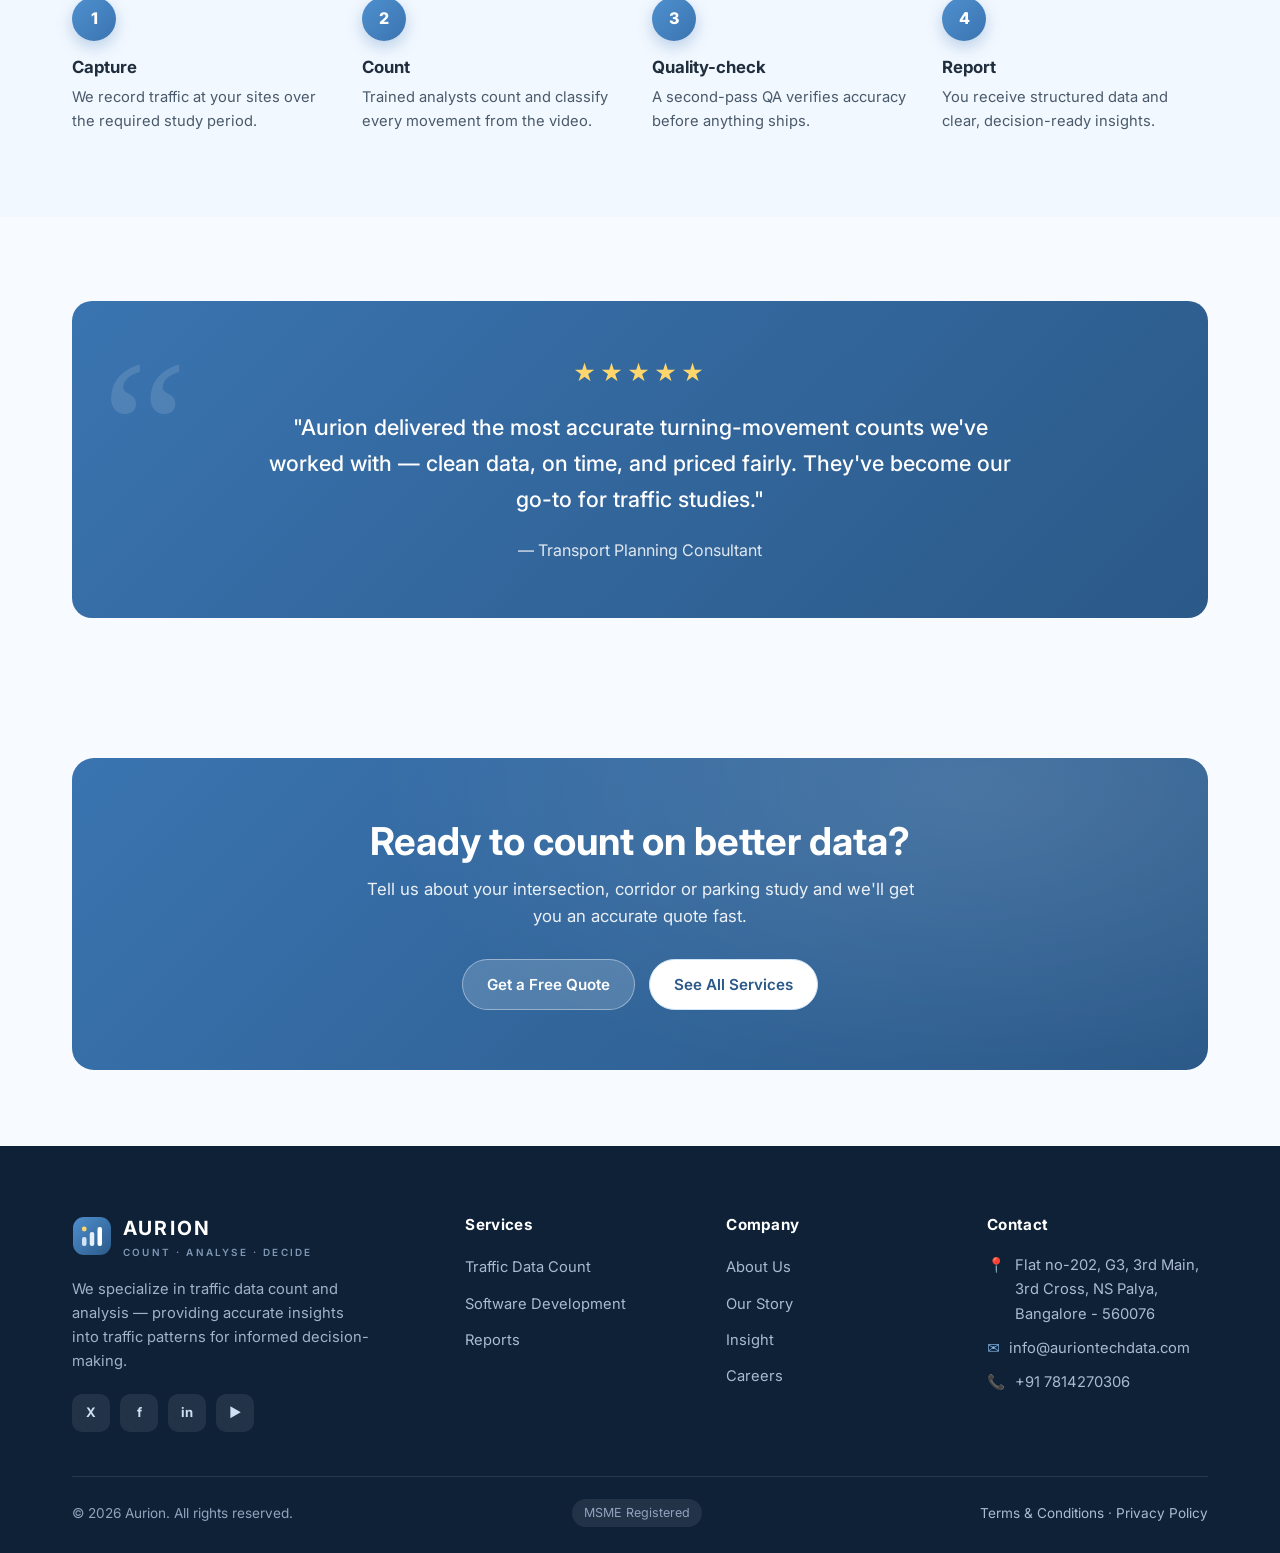
==== commit 1d2e6b1b: "Added contact detaila" ====
--- a/index.html
+++ b/index.html
@@ -3,8 +3,8 @@
 <head>
 <meta charset="UTF-8" />
 <meta name="viewport" content="width=device-width, initial-scale=1.0" />
-<title>Traffic Monster — Traffic Data Count &amp; Analysis</title>
-<meta name="description" content="Traffic Monster specializes in traffic data count and analysis — accurate, video-based traffic insights for informed decision-making. We also deliver cyber security and software development services." />
+<title>Aurion — Traffic Data Count &amp; Analysis</title>
+<meta name="description" content="Aurion specializes in traffic data count and analysis — accurate, video-based traffic insights for informed decision-making. We also deliver software development services." />
 <link rel="icon" href="assets/logo.svg" type="image/svg+xml" />
 <link rel="preconnect" href="https://fonts.googleapis.com" />
 <link rel="preconnect" href="https://fonts.gstatic.com" crossorigin />
@@ -17,8 +17,8 @@
 <header class="site-header">
   <div class="container nav">
     <a class="brand" href="index.html">
-      <img class="logo" src="assets/logo.svg" alt="Traffic Monster" />
-      <span class="brand-text"><b>Traffic Monster</b><span>Count · Analyse · Decide</span></span>
+      <img class="logo" src="assets/logo.svg" alt="Aurion" />
+      <span class="brand-text"><b>Aurion</b><span>Count · Analyse · Decide</span></span>
     </a>
     <ul class="nav-links">
       <li><a href="index.html" class="active">Home</a></li>
@@ -26,7 +26,6 @@
         <a href="services.html">Services ▾</a>
         <div class="drop">
           <a href="services.html#traffic"><span class="di">🚦</span><span><strong>Traffic Data Count</strong><small>Counts, studies &amp; insights</small></span></a>
-          <a href="services.html#cyber"><span class="di">🛡️</span><span><strong>Cyber Security</strong><small>Security engineering &amp; DevSecOps</small></span></a>
           <a href="services.html#software"><span class="di">💻</span><span><strong>Software Development</strong><small>Web, mobile &amp; product</small></span></a>
         </div>
       </li>
@@ -48,7 +47,7 @@
 <section class="hero">
   <div class="container hero-grid">
     <div class="hero-copy">
-      <span class="eyebrow">Quality Traffic Data Analysis · ISO 9001:2015</span>
+      <span class="eyebrow">Quality Traffic Data Analysis</span>
       <h1>Accurate <span class="accent">traffic data count</span> &amp; analysis you can build decisions on</h1>
       <p class="lead">One of India's most rapidly expanding manual traffic data management firms. We meticulously count and analyse traffic data — turning raw video footage into precise insights on traffic patterns, so planners, consultants and cities can make informed decisions.</p>
       <div class="hero-actions">
@@ -58,7 +57,7 @@
       <div class="hero-badges">
         <div><span class="dot"></span> 8+ years in video analysis</div>
         <div><span class="dot"></span> 4.9/5 average rating</div>
-        <div><span class="dot"></span> 50+ strong data team</div>
+        <div><span class="dot"></span> 30+ strong data team</div>
       </div>
     </div>
 
@@ -103,18 +102,14 @@
   <div class="container split">
     <div class="reveal">
       <span class="eyebrow">Who We Are</span>
-      <h2 class="section-title">One team, three specialised alliances</h2>
-      <p class="section-lead">Traffic Monster is an ISO 9001:2015-certified company built around precise traffic data. Alongside our core traffic-analysis practice, we run dedicated units for cyber security and software development — so you get engineering depth under one roof.</p>
+      <h2 class="section-title">One team, two specialised alliances</h2>
+      <p class="section-lead">Aurion is a company built around precise traffic data. Alongside our core traffic-analysis practice, we run a dedicated unit for software development — so you get engineering depth under one roof.</p>
       <ul class="feature-list">
         <li>
           <span class="fi">🚦</span>
           <div><h4>Traffic Data &amp; Insights</h4><p>Video-based counts and studies with rigorous manual QA for dependable numbers.</p></div>
         </li>
         <li>
-          <span class="fi">🛡️</span>
-          <div><h4>Cyber Security</h4><p>Security engineering and DevSecOps that keep your platforms resilient.</p></div>
-        </li>
-        <li>
           <span class="fi">💻</span>
           <div><h4>Software Development</h4><p>Web, mobile, thick-client and product builds tailored to your workflow.</p></div>
         </li>
@@ -124,7 +119,7 @@
       <div class="hv-stats" style="width:100%">
         <div><b>8+</b><small>Years experience</small></div>
         <div><b>4.9★</b><small>Client rating</small></div>
-        <div><b>ISO</b><small>9001:2015</small></div>
+        <div><b>30+</b><small>Team members</small></div>
       </div>
     </div>
   </div>
@@ -138,7 +133,7 @@
       <h2 class="section-title">Services built around your data needs</h2>
       <p class="section-lead">From a single intersection to a full corridor study — we count, classify and analyse.</p>
     </div>
-    <div class="grid grid-3" style="margin-top:44px">
+    <div class="grid grid-2" style="margin-top:44px">
       <article class="card reveal">
         <div class="icon">🚦</div>
         <h3>Traffic Data Count &amp; Insights</h3>
@@ -157,18 +152,6 @@
         <a class="more" href="services.html#traffic">Learn more →</a>
       </article>
       <article class="card reveal">
-        <div class="icon">🛡️</div>
-        <h3>Cyber Security</h3>
-        <p>Protect your applications and infrastructure with security baked into every stage.</p>
-        <ul class="ticks">
-          <li>Security Engineering</li>
-          <li>Security in DevOps (DevSecOps)</li>
-          <li>Threat &amp; vulnerability review</li>
-          <li>Secure architecture guidance</li>
-        </ul>
-        <a class="more" href="services.html#cyber">Learn more →</a>
-      </article>
-      <article class="card reveal">
         <div class="icon">💻</div>
         <h3>Software Development</h3>
         <p>Custom software that fits how your team actually works — from idea to launch.</p>
@@ -188,7 +171,7 @@
 <section class="section">
   <div class="container">
     <div class="center reveal">
-      <span class="eyebrow">Why Choose Traffic Monster</span>
+      <span class="eyebrow">Why Choose Aurion</span>
       <h2 class="section-title">Numbers our clients count on</h2>
     </div>
     <div class="stats" style="margin-top:40px">
@@ -221,7 +204,7 @@
   <div class="container reveal">
     <div class="quote">
       <div class="stars">★★★★★</div>
-      <p>"Traffic Monster delivered the most accurate turning-movement counts we've worked with — clean data, on time, and priced fairly. They've become our go-to for traffic studies."</p>
+      <p>"Aurion delivered the most accurate turning-movement counts we've worked with — clean data, on time, and priced fairly. They've become our go-to for traffic studies."</p>
       <cite>— Transport Planning Consultant</cite>
     </div>
   </div>
@@ -247,8 +230,8 @@
     <div class="footer-grid">
       <div>
         <a class="brand" href="index.html">
-          <img class="logo" src="assets/logo.svg" alt="Traffic Monster" />
-          <span class="brand-text"><b>Traffic Monster</b><span>Count · Analyse · Decide</span></span>
+          <img class="logo" src="assets/logo.svg" alt="Aurion" />
+          <span class="brand-text"><b>Aurion</b><span>Count · Analyse · Decide</span></span>
         </a>
         <p class="about">We specialize in traffic data count and analysis — providing accurate insights into traffic patterns for informed decision-making.</p>
         <div class="socials">
@@ -262,7 +245,6 @@
         <h5>Services</h5>
         <ul>
           <li><a href="services.html#traffic">Traffic Data Count</a></li>
-          <li><a href="services.html#cyber">Cyber Security</a></li>
           <li><a href="services.html#software">Software Development</a></li>
           <li><a href="reports.html">Reports</a></li>
         </ul>
@@ -279,15 +261,15 @@
       <div>
         <h5>Contact</h5>
         <ul class="footer-contact">
-          <li><span class="fc">📍</span> Bengaluru, Karnataka 560103</li>
-          <li><span class="fc">✉️</span> <a href="mailto:info@trafficmonster.com">info@trafficmonster.com</a></li>
-          <li><span class="fc">📞</span> <a href="tel:+918150057070">+91 81500 57070</a></li>
+          <li><span class="fc">📍</span> Flat no-202, G3, 3rd Main, 3rd Cross, NS Palya, Bangalore - 560076</li>
+          <li><span class="fc">✉️</span> <a href="mailto:info@auriontechdata.com">info@auriontechdata.com</a></li>
+          <li><span class="fc">📞</span> <a href="tel:+917814270306">+91 7814270306</a></li>
         </ul>
       </div>
     </div>
     <div class="footer-bottom">
-      <span>© <span data-year>2026</span> Traffic Monster. All rights reserved.</span>
-      <div class="badges"><span>ISO 9001:2015</span><span>MSME Registered</span></div>
+      <span>© <span data-year>2026</span> Aurion. All rights reserved.</span>
+      <div class="badges"><span>MSME Registered</span></div>
       <span><a href="#">Terms &amp; Conditions</a> · <a href="#">Privacy Policy</a></span>
     </div>
   </div>
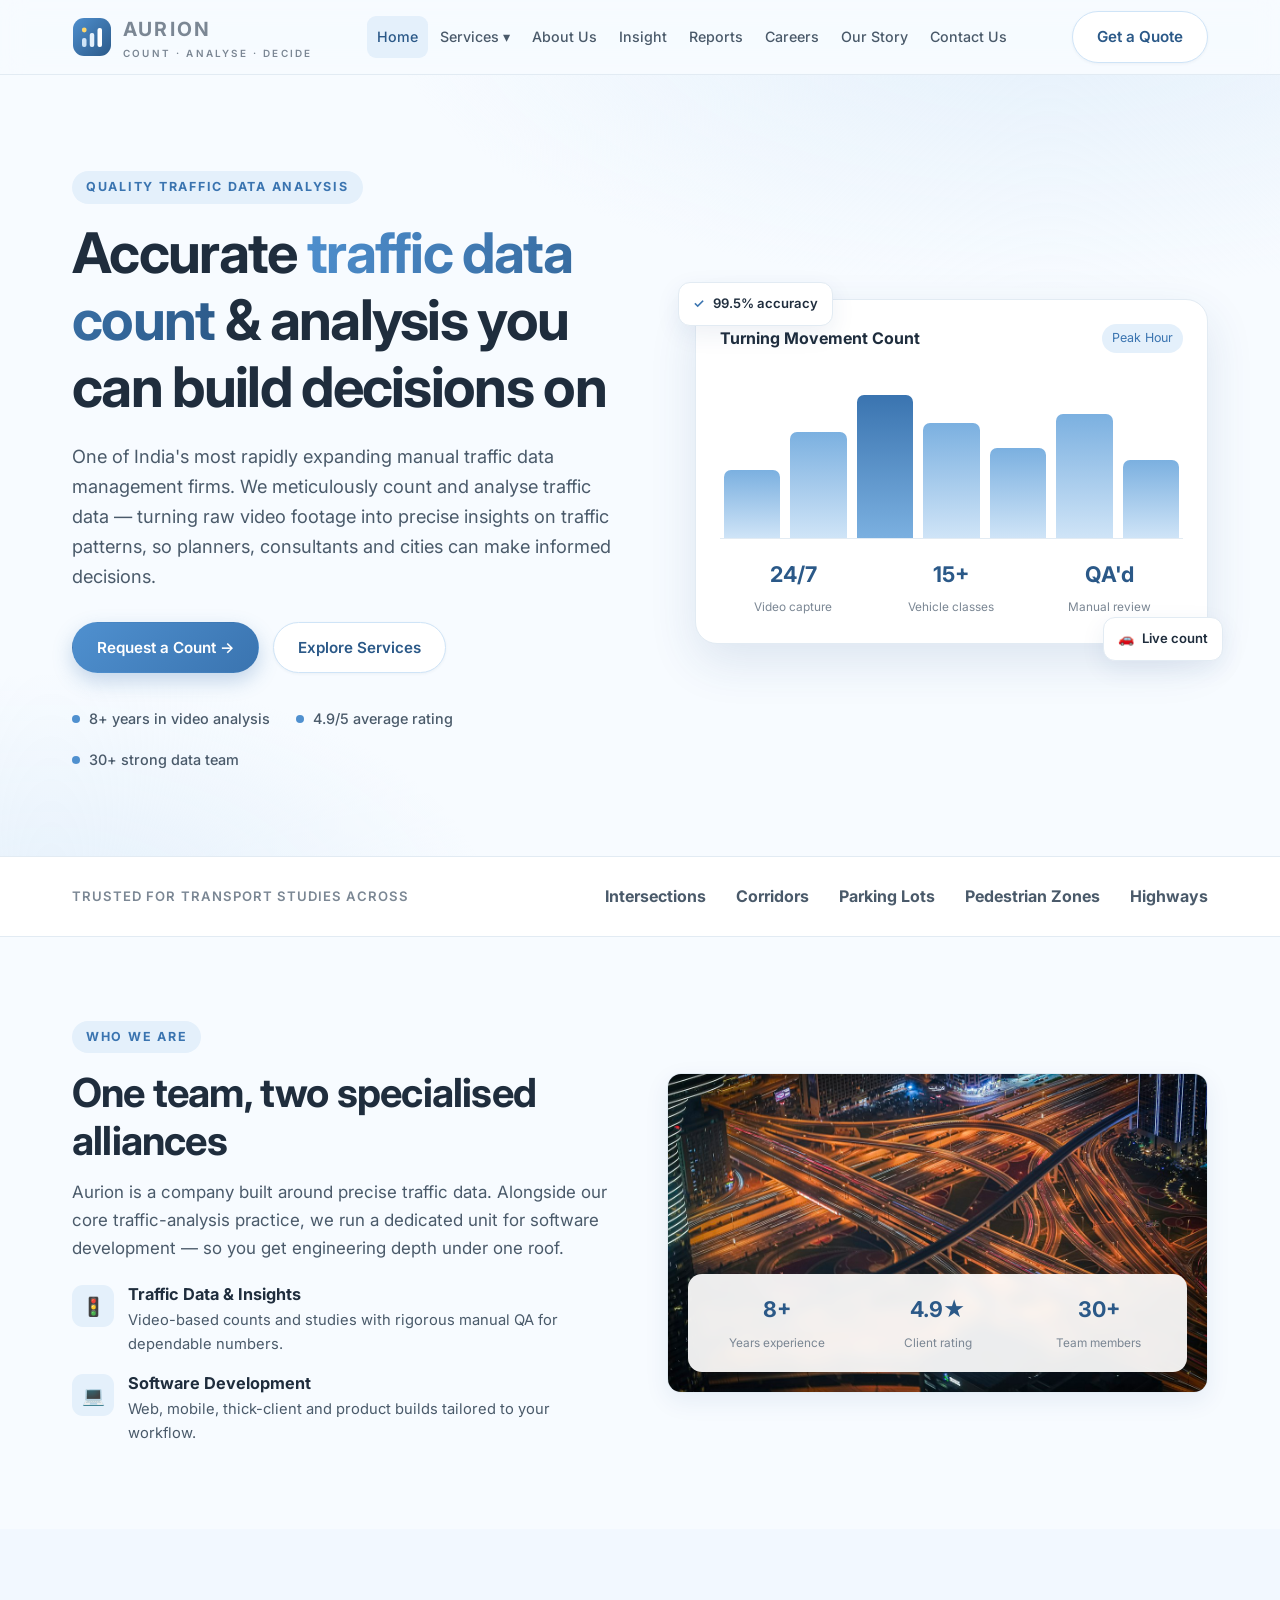
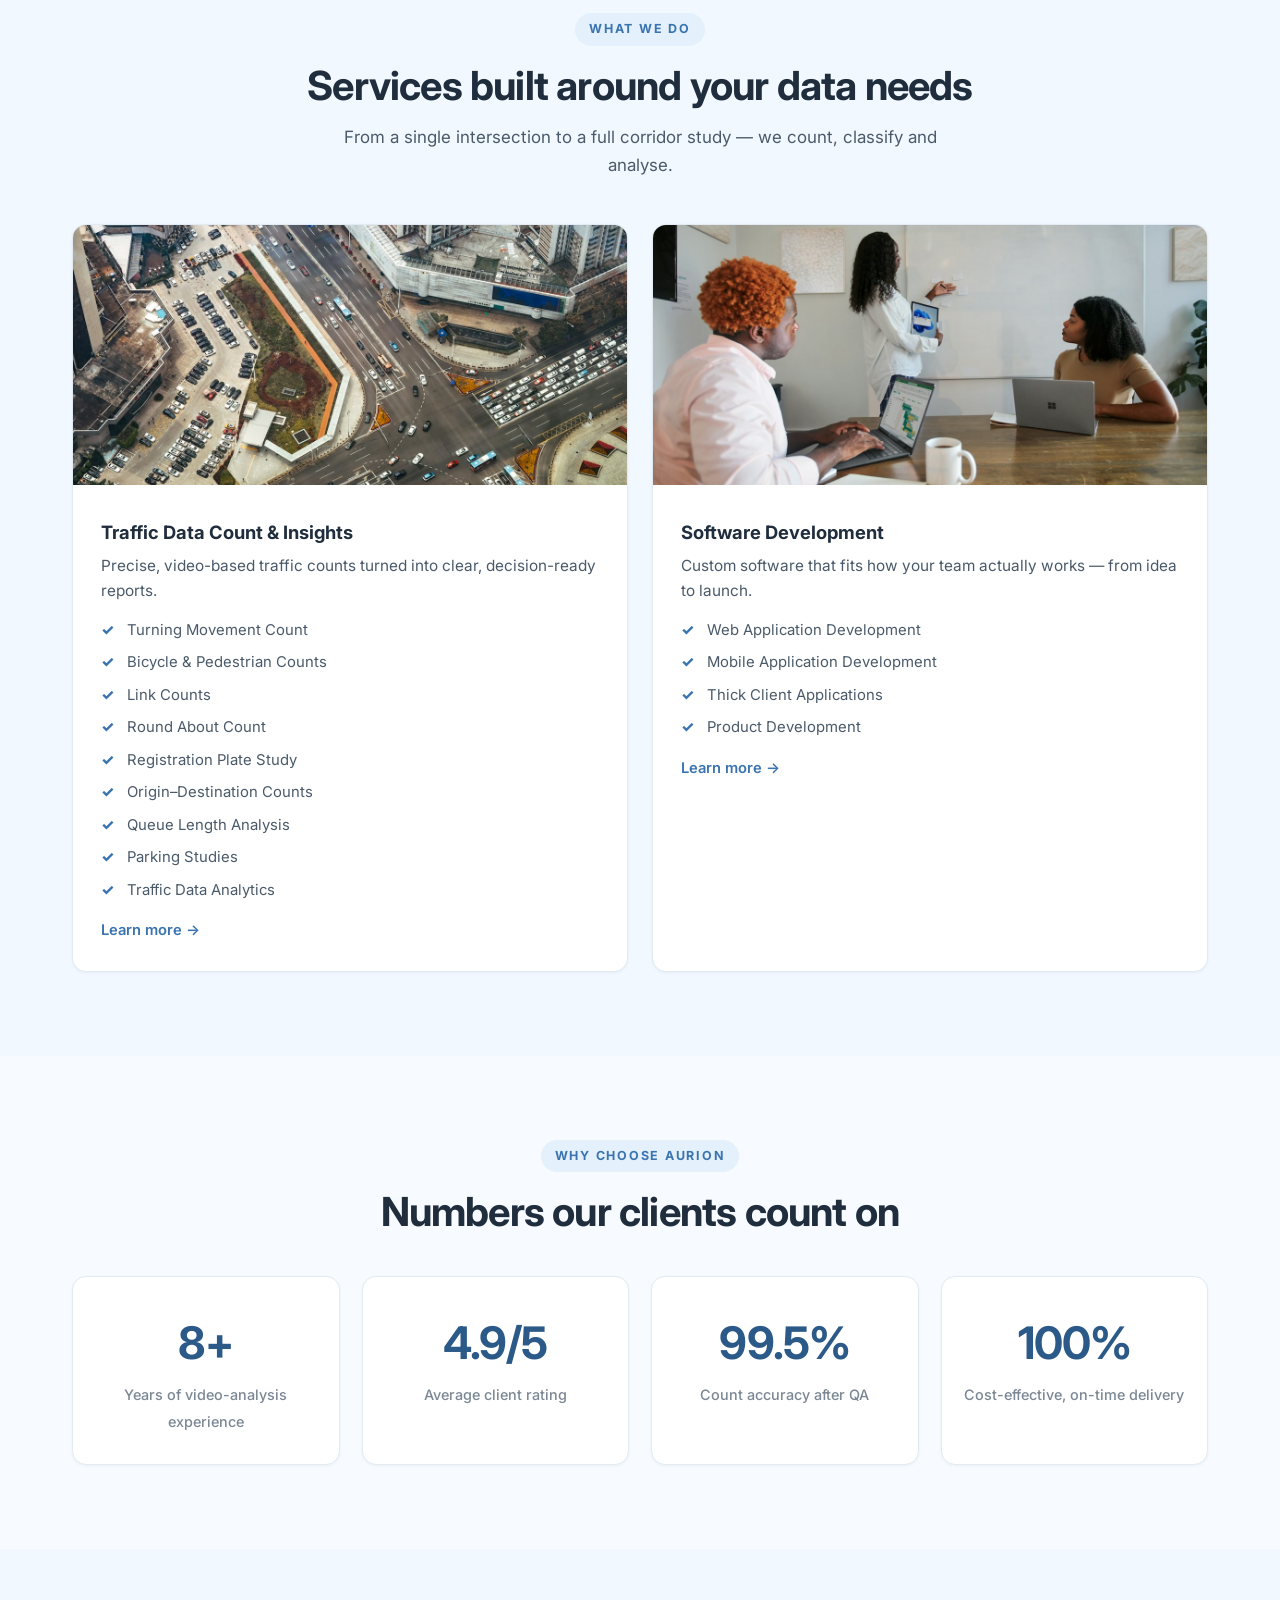
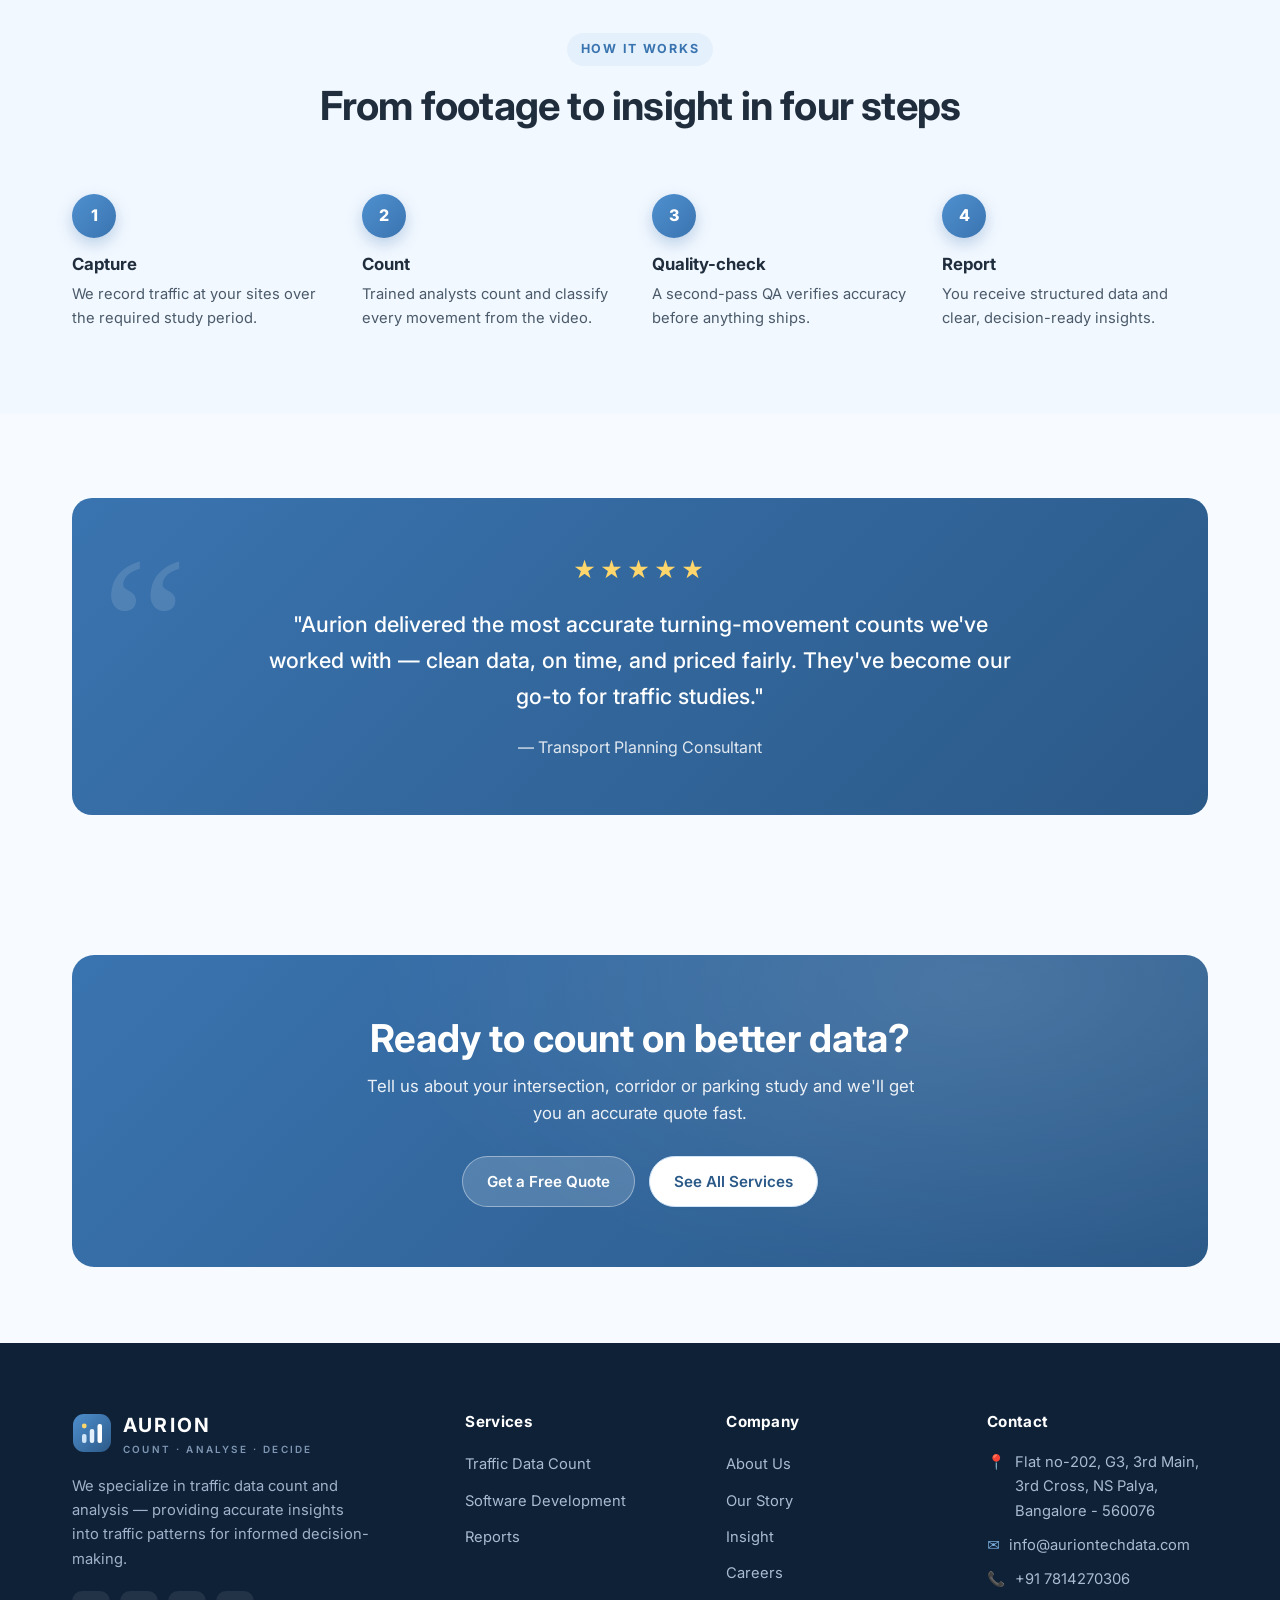
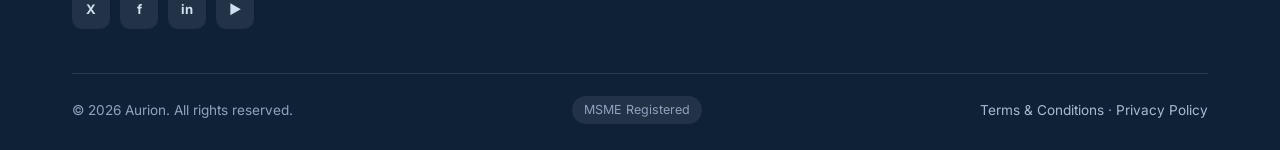
==== commit d4e0102a: "Updated images" ====
--- a/index.html
+++ b/index.html
@@ -116,7 +116,8 @@
       </ul>
     </div>
     <div class="media reveal">
-      <div class="hv-stats" style="width:100%">
+      <img src="assets/home/traffic-dubai.jpg" alt="Live aerial view of traffic flowing through a busy highway interchange" loading="lazy" />
+      <div class="hv-stats">
         <div><b>8+</b><small>Years experience</small></div>
         <div><b>4.9★</b><small>Client rating</small></div>
         <div><b>30+</b><small>Team members</small></div>
@@ -134,8 +135,9 @@
       <p class="section-lead">From a single intersection to a full corridor study — we count, classify and analyse.</p>
     </div>
     <div class="grid grid-2" style="margin-top:44px">
-      <article class="card reveal">
-        <div class="icon">🚦</div>
+      <article class="card post-card service-card reveal">
+        <div class="thumb"><img src="assets/insights/tmc.jpg" alt="Aerial view of a signalised intersection" loading="lazy" /></div>
+        <div class="body">
         <h3>Traffic Data Count &amp; Insights</h3>
         <p>Precise, video-based traffic counts turned into clear, decision-ready reports.</p>
         <ul class="ticks">
@@ -150,9 +152,11 @@
           <li>Traffic Data Analytics</li>
         </ul>
         <a class="more" href="services.html#traffic">Learn more →</a>
+        </div>
       </article>
-      <article class="card reveal">
-        <div class="icon">💻</div>
+      <article class="card post-card service-card reveal">
+        <div class="thumb"><img src="assets/home/software-team.jpg" alt="Developers working together on laptops" loading="lazy" /></div>
+        <div class="body">
         <h3>Software Development</h3>
         <p>Custom software that fits how your team actually works — from idea to launch.</p>
         <ul class="ticks">
@@ -162,6 +166,7 @@
           <li>Product Development</li>
         </ul>
         <a class="more" href="services.html#software">Learn more →</a>
+        </div>
       </article>
     </div>
   </div>
--- a/css/style.css
+++ b/css/style.css
@@ -306,14 +306,93 @@
 }
 .card:hover { transform: translateY(-5px); box-shadow: var(--shadow); border-color: var(--blue-200); }
 .card .icon {
-  width: 52px; height: 52px;
+  width: 76px; height: 76px;
   display: grid; place-items: center;
-  border-radius: 13px;
-  background: var(--blue-100);
+  border-radius: 20px;
+  background: linear-gradient(135deg, var(--blue-100), var(--blue-200));
   color: var(--blue-600);
   font-size: 1.5rem;
-  margin-bottom: 18px;
-}
+  margin-bottom: 20px;
+  box-shadow: 0 6px 16px rgba(58,116,176,.14);
+  animation: iconFloat 3.4s ease-in-out infinite;
+  transition: transform .3s var(--ease), box-shadow .3s var(--ease);
+}
+.card:hover .icon {
+  transform: scale(1.08) rotate(-3deg);
+  box-shadow: 0 10px 22px rgba(58,116,176,.22);
+}
+@keyframes iconFloat {
+  0%, 100% { transform: translateY(0); }
+  50% { transform: translateY(-6px); }
+}
+.card:hover .icon { animation-play-state: paused; }
+
+/* Traffic-signal icon: lights cycle like a real signal */
+.icon .sig-dot { animation: sigPulse 2.4s ease-in-out infinite; transform-origin: center; }
+.icon .sig-dot.red { animation-delay: 0s; }
+.icon .sig-dot.amber { animation-delay: .4s; }
+.icon .sig-dot.green { animation-delay: .8s; }
+@keyframes sigPulse {
+  0%, 60%, 100% { opacity: .35; transform: scale(.82); }
+  20% { opacity: 1; transform: scale(1.15); }
+}
+
+/* Code icon: brackets gently flex apart */
+.icon .code-bracket { animation: codeFlex 2.6s ease-in-out infinite; transform-origin: center; }
+@keyframes codeFlex {
+  0%, 100% { transform: translateX(0); }
+  50% { transform: translateX(var(--flex, 0)); }
+}
+
+/* Target icon: center dot pulses */
+.icon .target-dot { animation: targetPulse 2.2s ease-in-out infinite; transform-origin: center; }
+@keyframes targetPulse {
+  0%, 100% { transform: scale(1); opacity: 1; }
+  50% { transform: scale(1.35); opacity: .7; }
+}
+
+/* Eye icon: pupil glances side to side */
+.icon .vision-pupil { animation: pupilLook 3.2s ease-in-out infinite; transform-origin: center; }
+@keyframes pupilLook {
+  0%, 100% { transform: translateX(0); }
+  25% { transform: translateX(-1.6px); }
+  75% { transform: translateX(1.6px); }
+}
+
+/* Check icon: tick draws in on a loop */
+.icon .check-draw {
+  stroke-dasharray: 14; stroke-dashoffset: 14;
+  animation: checkDraw 2.6s ease-in-out infinite;
+}
+@keyframes checkDraw {
+  0%, 20% { stroke-dashoffset: 14; }
+  50%, 85% { stroke-dashoffset: 0; }
+  100% { stroke-dashoffset: -14; }
+}
+
+/* Coin icon: rupee sign gently flips like a coin */
+.icon .coin-sign { animation: coinFlip 2.8s ease-in-out infinite; transform-origin: center; display: inline-block; }
+@keyframes coinFlip {
+  0%, 100% { transform: scaleX(1); }
+  50% { transform: scaleX(-1); }
+}
+
+/* Clock icon: hand ticks around */
+.icon .clock-hand { animation: clockTick 3.6s steps(12) infinite; transform-origin: 13px 14px; }
+@keyframes clockTick { to { transform: rotate(360deg); } }
+
+/* Partnership icon: rings meet and part like a handshake */
+.icon .ring-a { animation: ringMeetA 2.8s ease-in-out infinite; transform-origin: center; }
+.icon .ring-b { animation: ringMeetB 2.8s ease-in-out infinite; transform-origin: center; }
+@keyframes ringMeetA {
+  0%, 100% { transform: translateX(0); }
+  50% { transform: translateX(1.5px); }
+}
+@keyframes ringMeetB {
+  0%, 100% { transform: translateX(0); }
+  50% { transform: translateX(-1.5px); }
+}
+
 .card h3 { font-size: 1.2rem; margin-bottom: 10px; }
 .card p { color: var(--ink-soft); font-size: .96rem; }
 .card ul.ticks { margin-top: 14px; display: grid; gap: 8px; }
@@ -336,9 +415,16 @@
 /* Split feature ------------------------------------------------------------ */
 .split { display: grid; grid-template-columns: 1fr 1fr; gap: 54px; align-items: center; }
 .split .media {
+  position: relative;
   border-radius: var(--radius); overflow: hidden; border: 1px solid var(--line);
   box-shadow: var(--shadow); background: var(--blue-50); min-height: 320px;
-  display: grid; place-items: center; padding: 30px;
+  display: flex; align-items: flex-end; padding: 20px;
+}
+.split .media img { position: absolute; inset: 0; width: 100%; height: 100%; object-fit: cover; }
+.split .media .hv-stats {
+  position: relative; z-index: 1; width: 100%;
+  background: rgba(255,255,255,.92); backdrop-filter: blur(6px);
+  border-radius: 14px; padding: 18px 14px; box-shadow: var(--shadow);
 }
 .feature-list { display: grid; gap: 18px; margin-top: 22px; }
 .feature-list li { display: flex; gap: 14px; }
@@ -432,11 +518,16 @@
 
 /* Insight / blog ----------------------------------------------------------- */
 .post-card { overflow: hidden; padding: 0; }
-.post-card .thumb { height: 180px; background: linear-gradient(135deg, var(--blue-200), var(--blue-400)); display: grid; place-items: center; color: #fff; font-size: 2.4rem; }
+.post-card .thumb { height: 180px; background: linear-gradient(135deg, var(--blue-200), var(--blue-400)); overflow: hidden; }
+.post-card .thumb img { width: 100%; height: 100%; object-fit: cover; display: block; transition: transform .35s var(--ease); }
+.post-card:hover .thumb img { transform: scale(1.04); }
 .post-card .body { padding: 24px; }
 .post-card .tag { font-size: .74rem; text-transform: uppercase; letter-spacing: .1em; color: var(--blue-600); font-weight: 700; }
 .post-card h3 { font-size: 1.15rem; margin: 8px 0 10px; }
 .post-card .meta { font-size: .82rem; color: var(--muted); margin-top: 14px; }
+
+.service-card .thumb { height: 260px; }
+.service-card .body { padding: 28px; }
 
 /* Careers ------------------------------------------------------------------ */
 .job {
